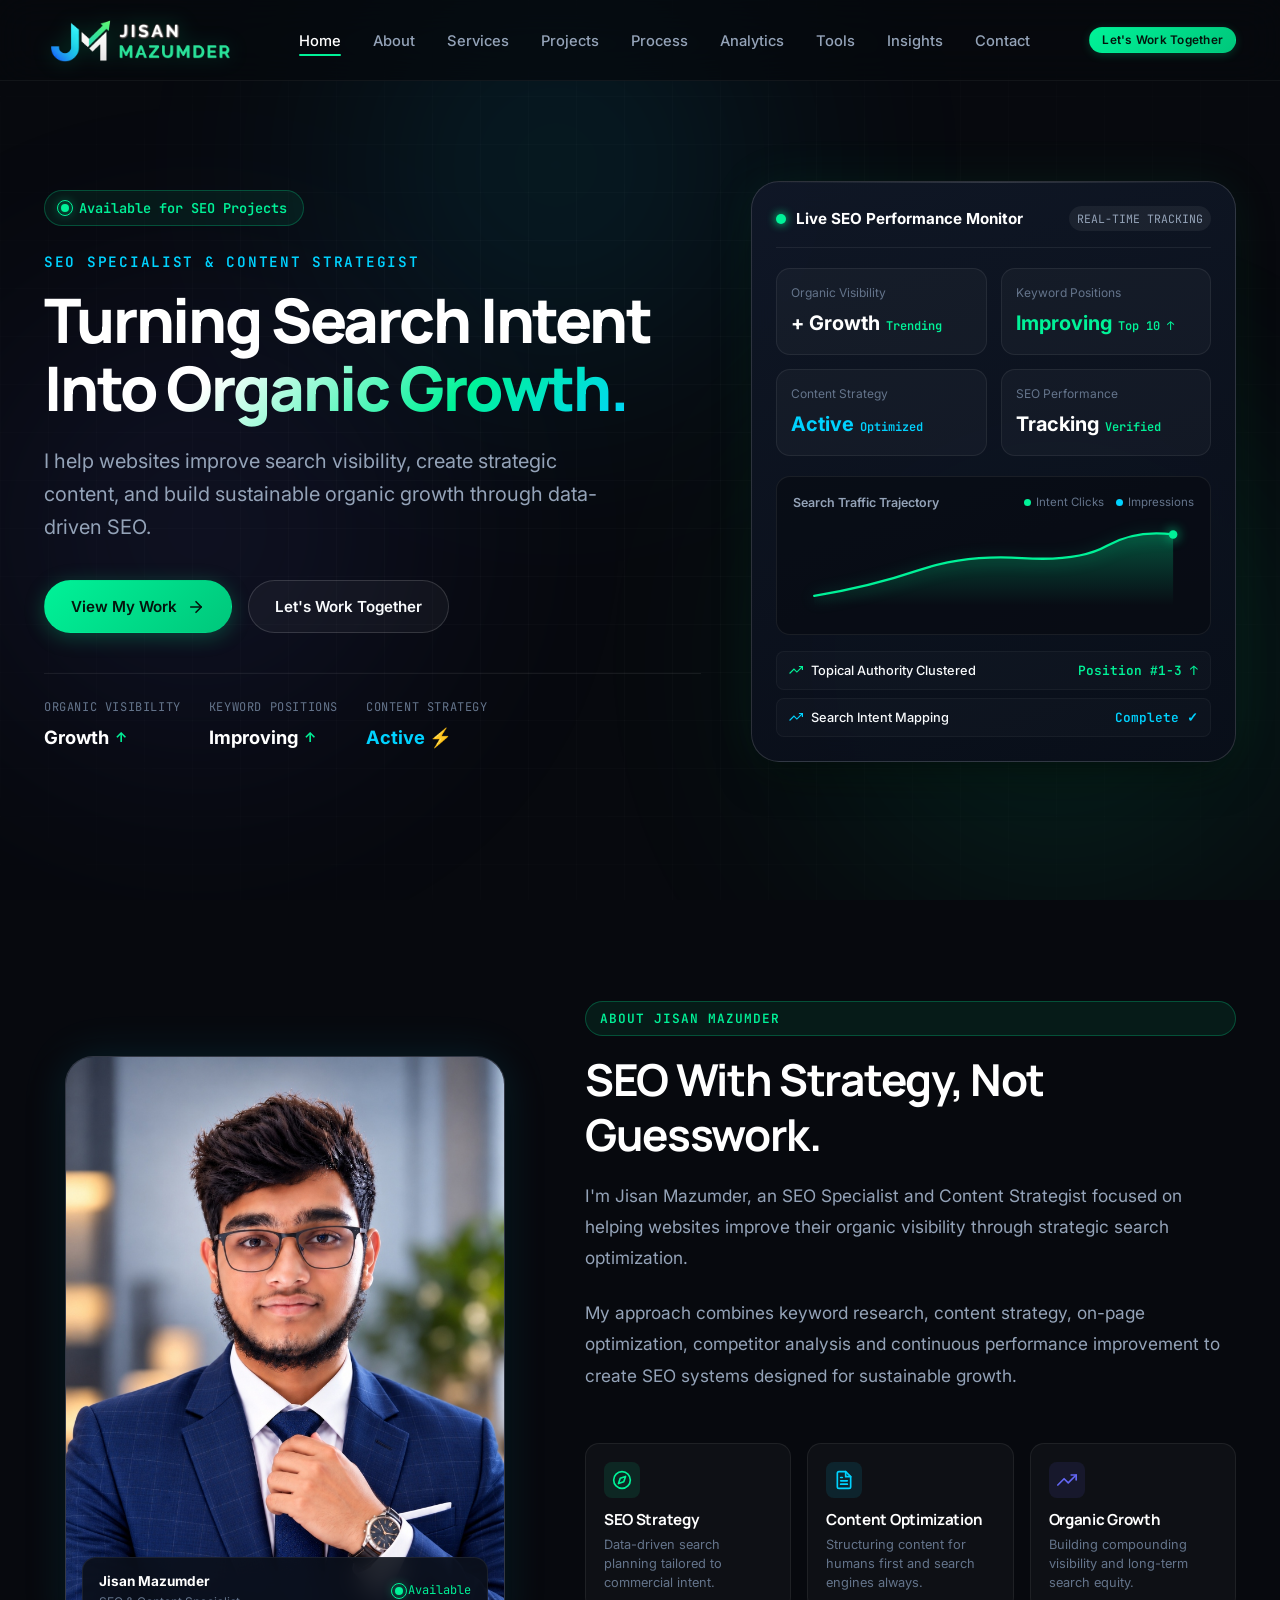
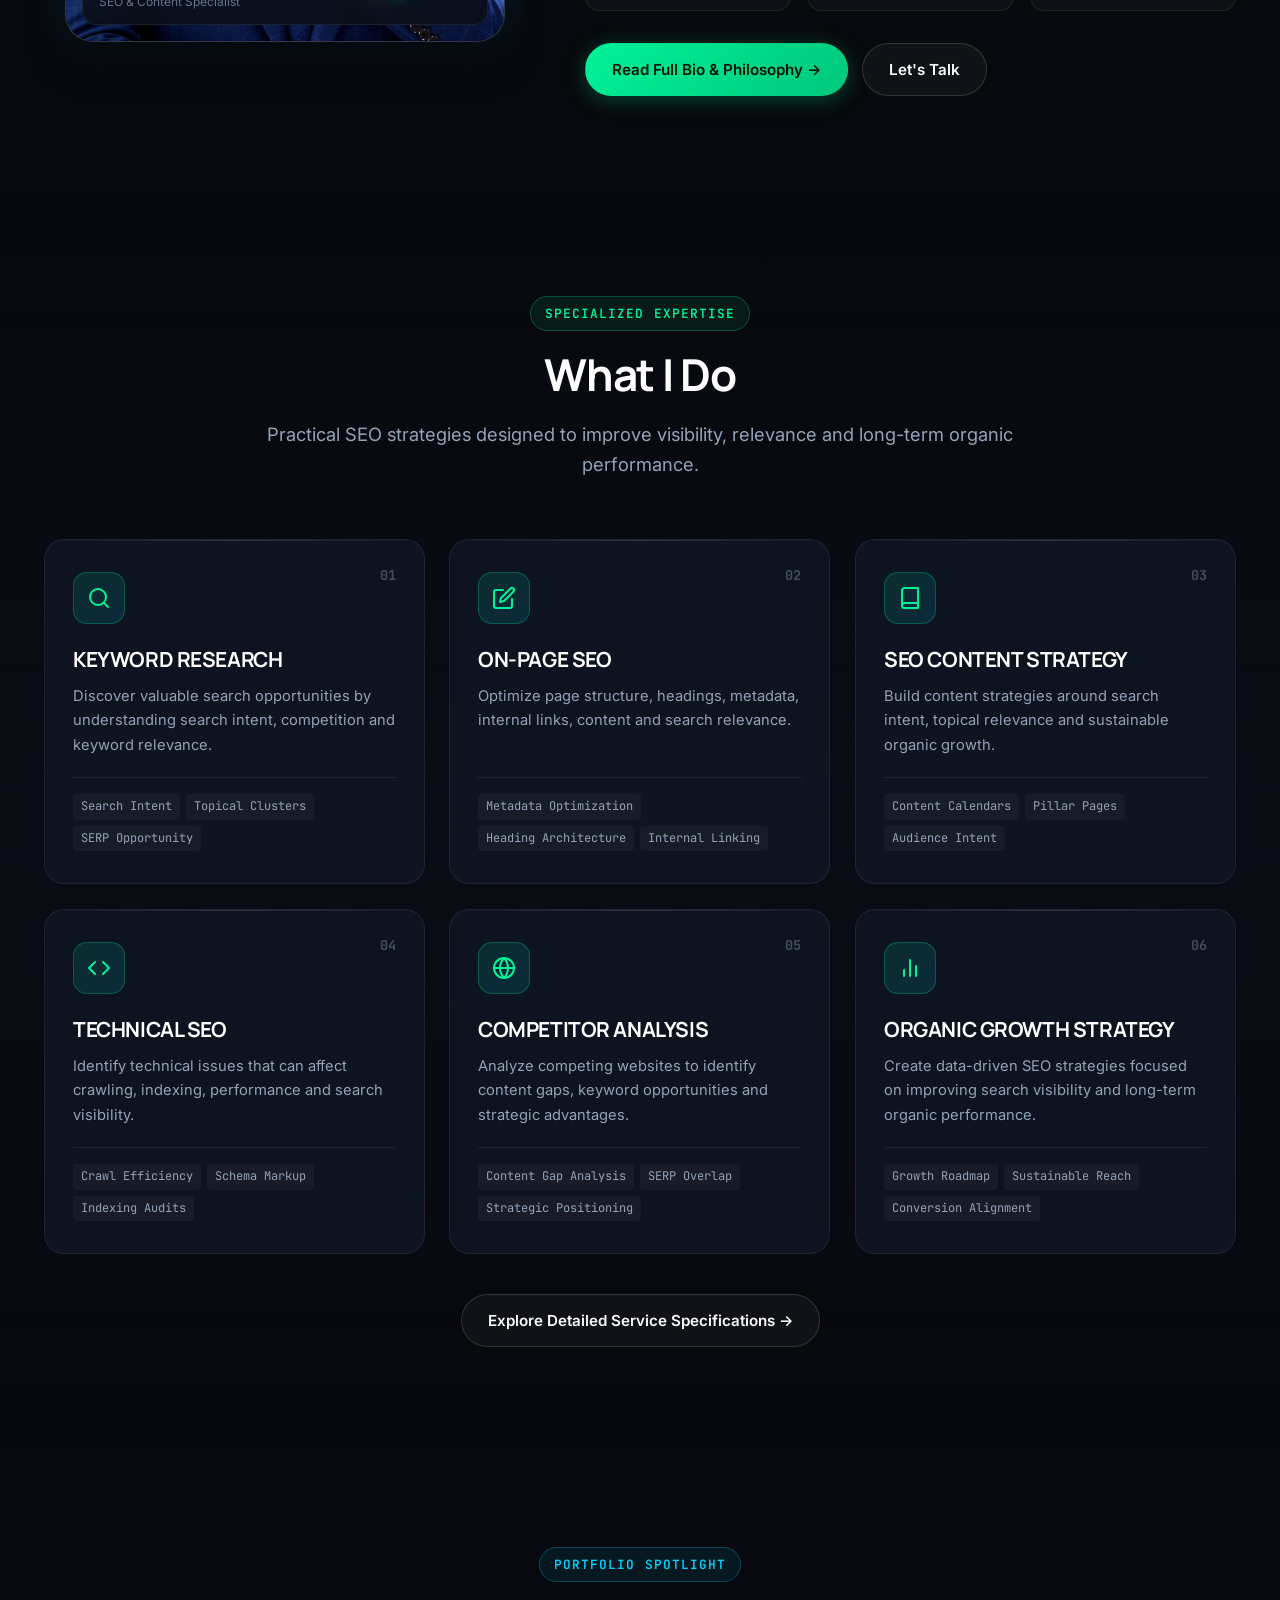
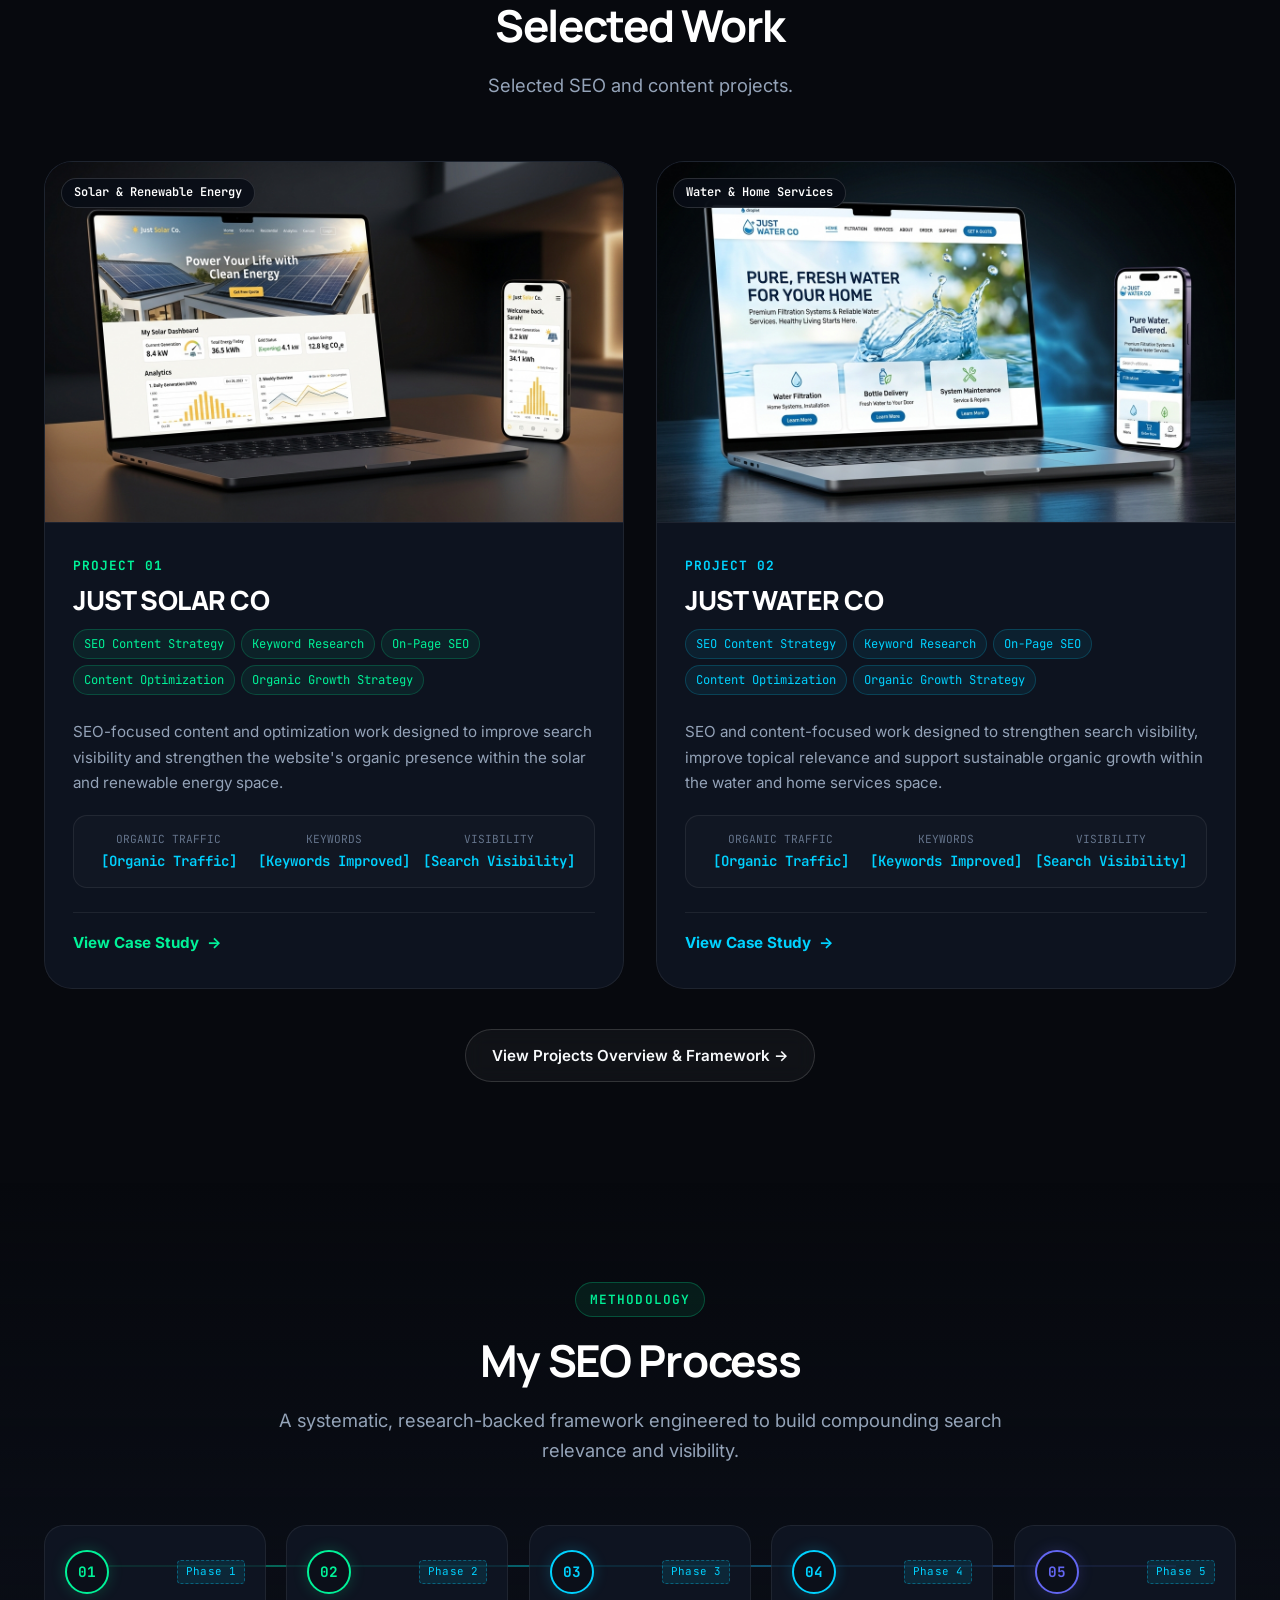
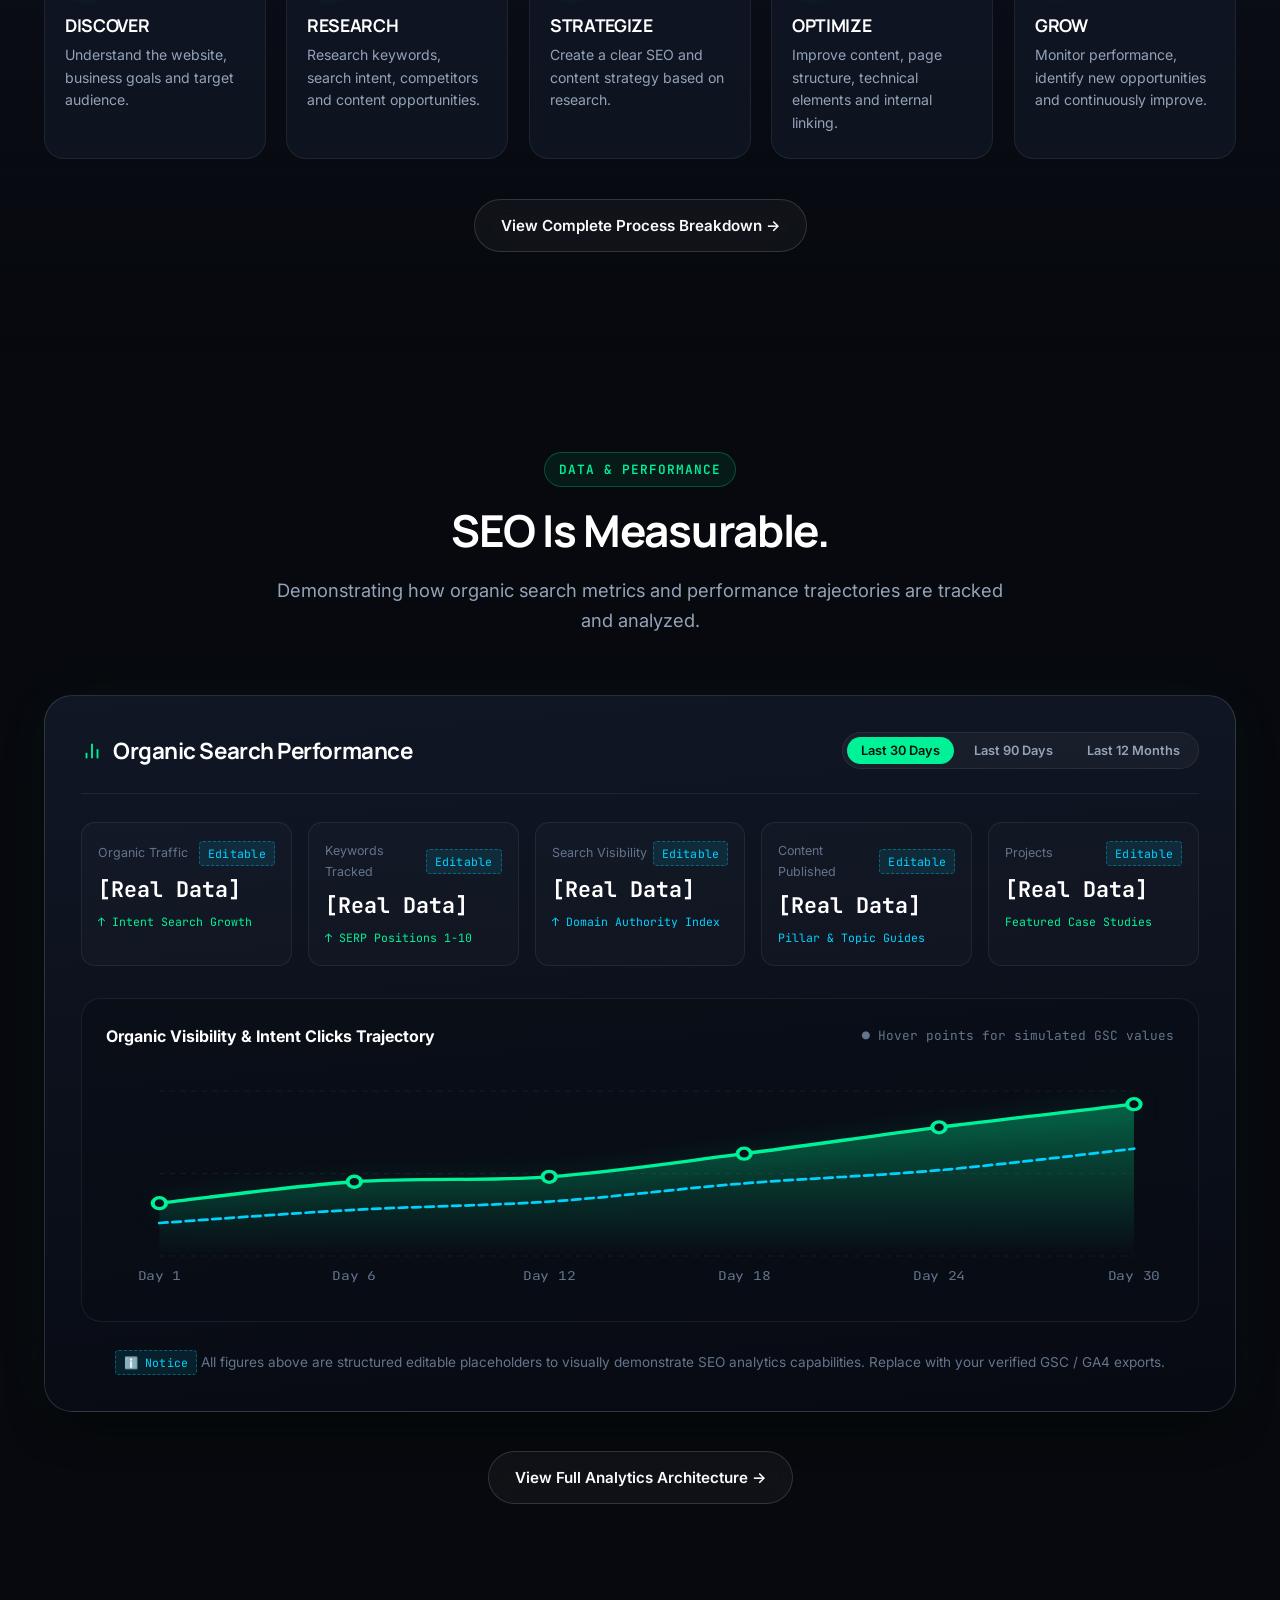
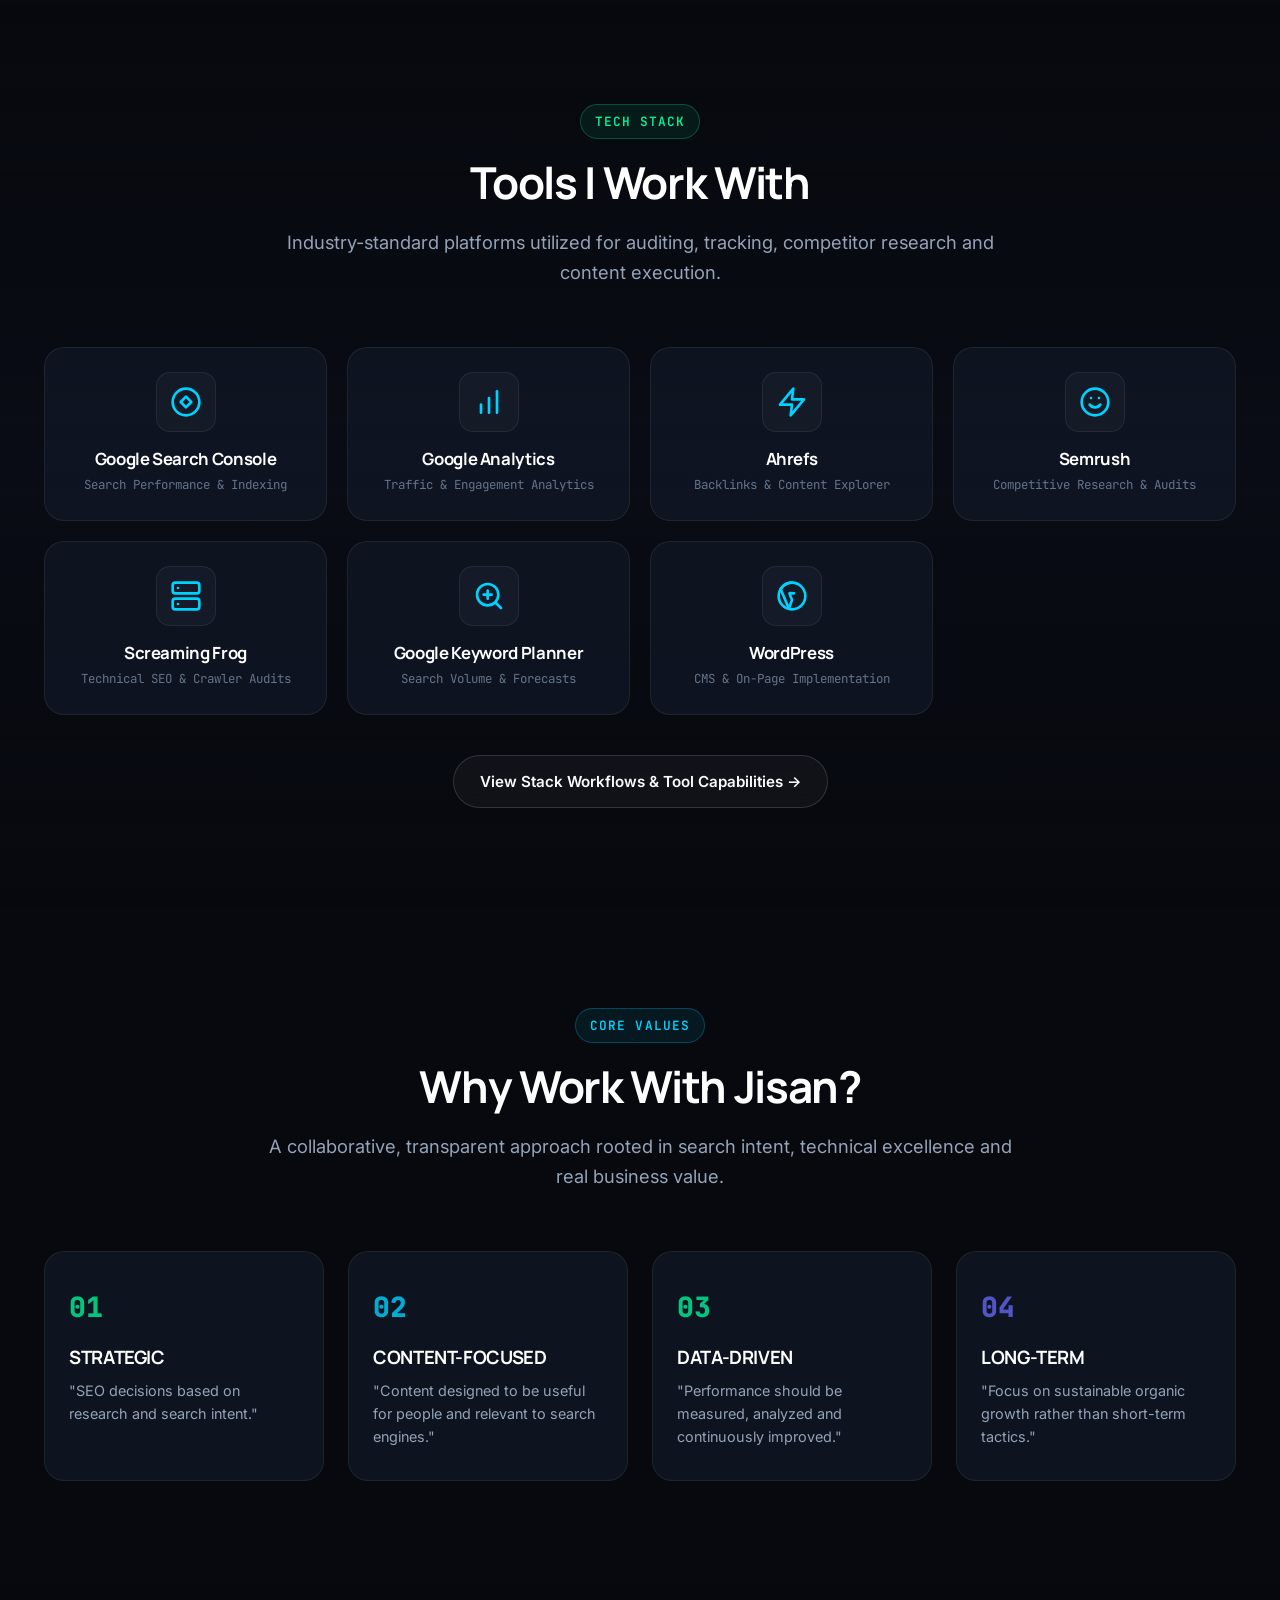
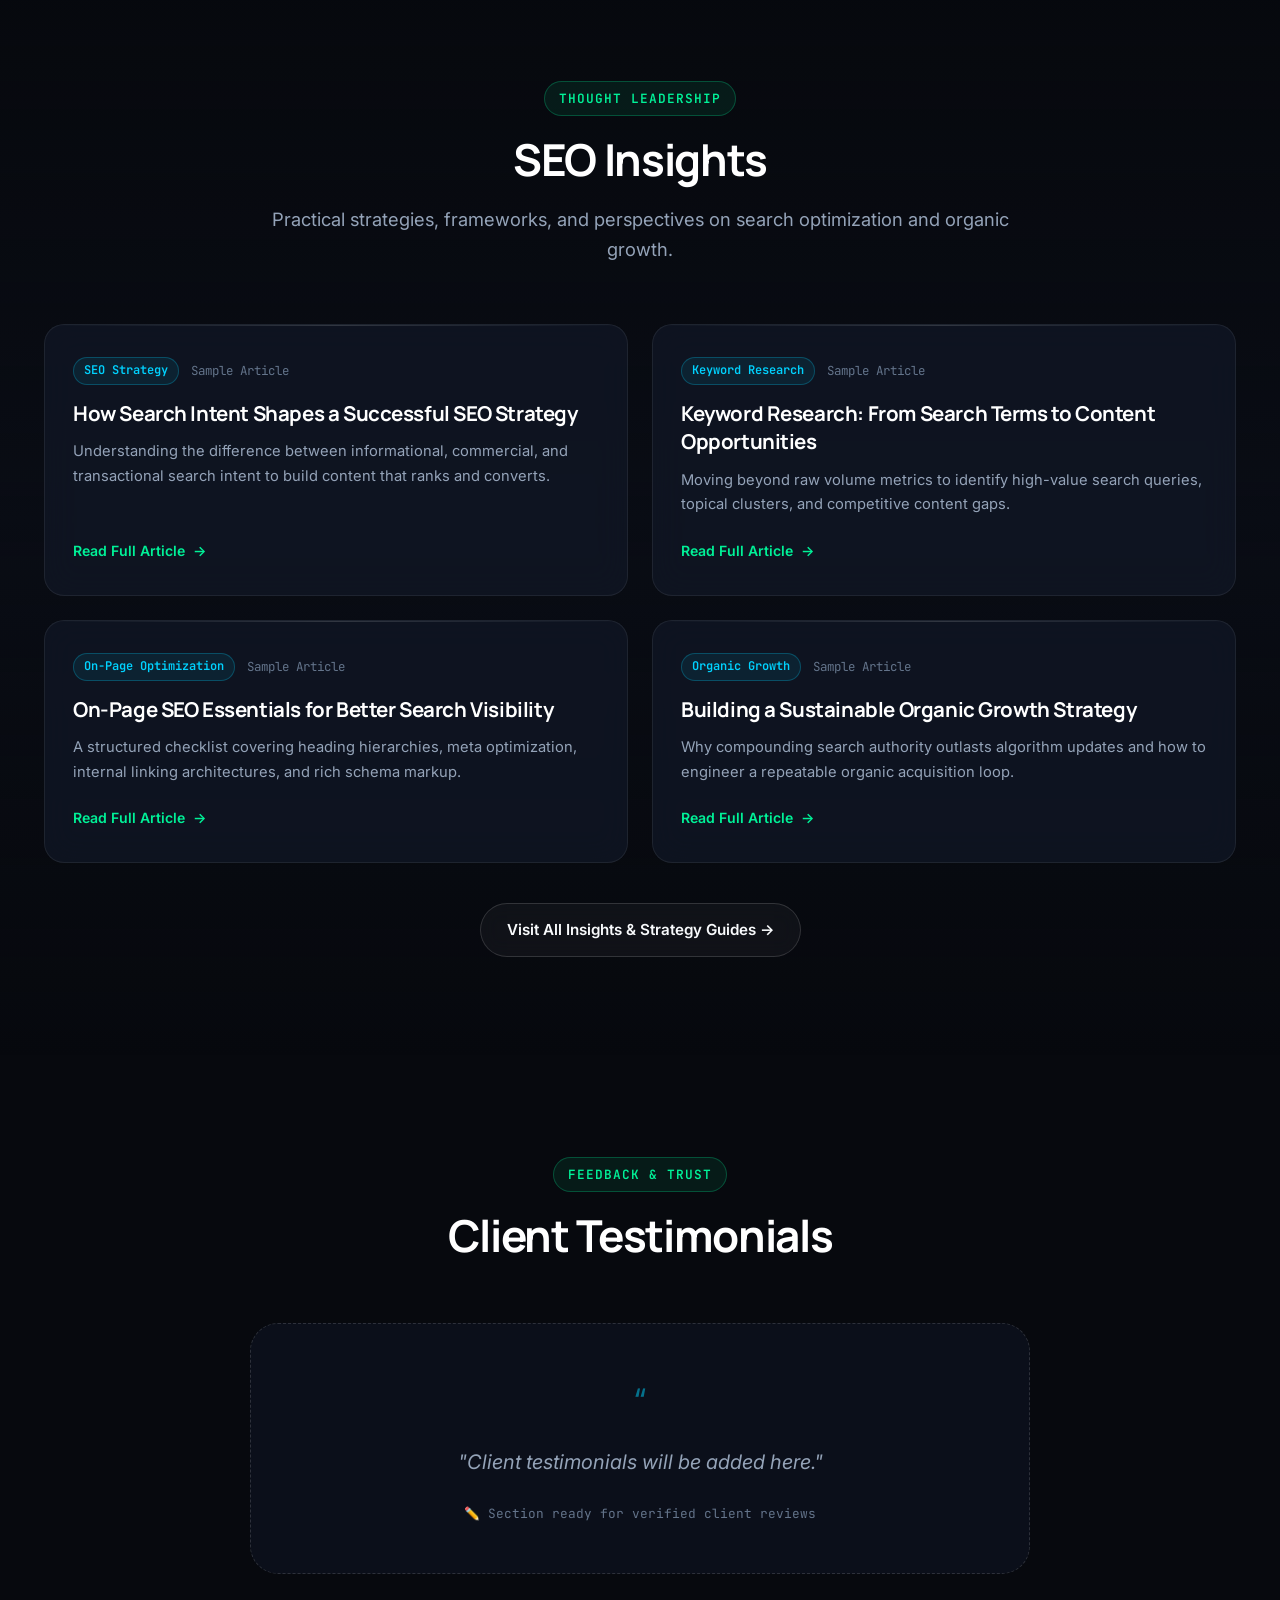
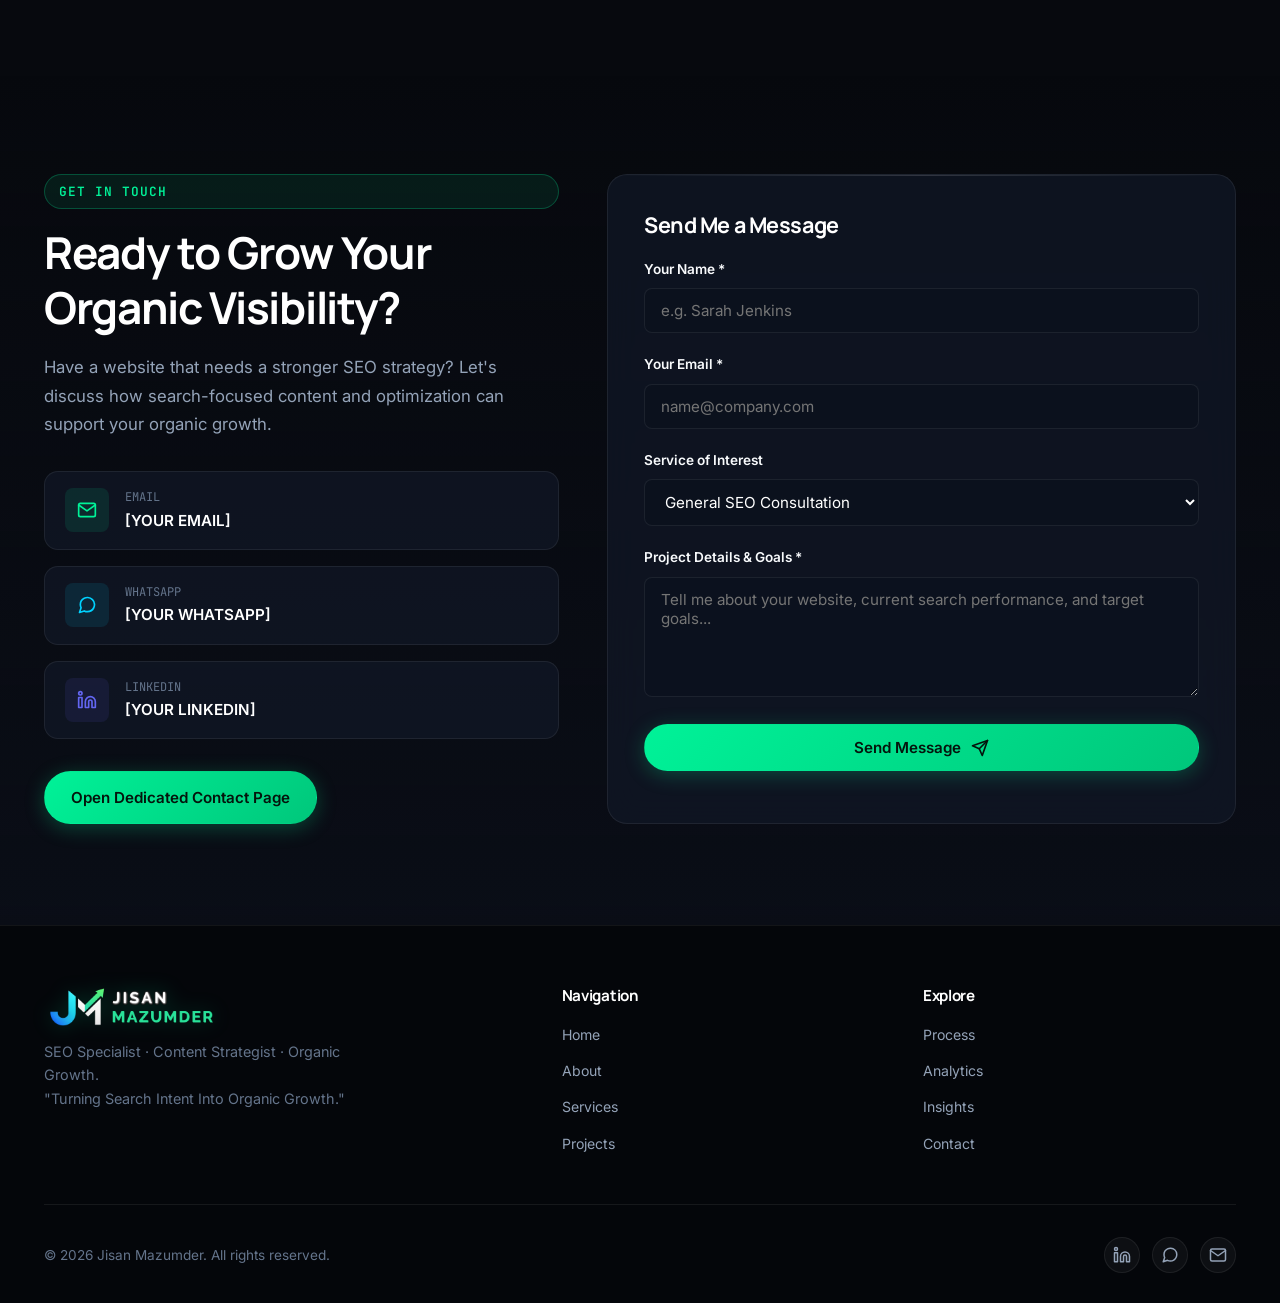
==== index.html @ 7db555c7 "Initial commit: Portfolio website with modern SEO optimization and about page update" ====
﻿<!DOCTYPE html>
<html lang="en">
<head>
  <meta charset="UTF-8">
  <meta name="viewport" content="width=device-width, initial-scale=1.0">
  <meta http-equiv="X-UA-Compatible" content="ie=edge">
  
  <!-- Primary SEO Meta Tags -->
  <title>Jisan Mazumder | SEO Specialist &amp; Content Strategist</title>
  <meta name="title" content="Jisan Mazumder | SEO Specialist &amp; Content Strategist">
  <meta name="description" content="Jisan Mazumder is an SEO Specialist and Content Strategist focused on search visibility, SEO content strategy, on-page optimization and sustainable organic growth.">
  <meta name="keywords" content="Jisan Mazumder, SEO Specialist, Content Strategist, Organic Growth, Technical SEO, On-Page SEO, Keyword Research, Search Visibility">
  <meta name="author" content="Jisan Mazumder">
  <meta name="robots" content="index, follow">
  <link rel="canonical" href="https://jisanmazumder.com/">

  <!-- Open Graph / Facebook -->
  <meta property="og:type" content="website">
  <meta property="og:url" content="https://jisanmazumder.com/">
  <meta property="og:title" content="Jisan Mazumder | SEO Specialist &amp; Content Strategist">
  <meta property="og:description" content="Turning search intent into sustainable organic growth. Strategic SEO, data-driven content, and technical optimization.">
  <meta property="og:image" content="assets/jisan-avatar.jpg">

  <!-- Twitter / X -->
  <meta property="twitter:card" content="summary_large_image">
  <meta property="twitter:url" content="https://jisanmazumder.com/">
  <meta property="twitter:title" content="Jisan Mazumder | SEO Specialist &amp; Content Strategist">
  <meta property="twitter:description" content="Turning search intent into sustainable organic growth. Strategic SEO, data-driven content, and technical optimization.">
  <meta property="twitter:image" content="assets/jisan-avatar.jpg">

  <!-- Theme & Favicon -->
  <meta name="theme-color" content="#07090e">
  <link rel="preconnect" href="https://fonts.googleapis.com">
  <link rel="preconnect" href="https://fonts.gstatic.com" crossorigin>
    <link rel="icon" type="image/png" href="assets/favicon.png">
  <link rel="icon" type="image/png" sizes="32x32" href="assets/favicon-32x32.png">
  <link rel="apple-touch-icon" href="assets/favicon.png">
  <link rel="shortcut icon" href="favicon.ico">
  <link rel="stylesheet" href="css/style.css">

  <!-- JSON-LD Structured Data Schema -->
  <script type="application/ld+json">
  {
    "@context": "https://schema.org",
    "@graph": [
      {
        "@type": "Person",
        "@id": "https://jisanmazumder.com/#person",
        "name": "Jisan Mazumder",
        "jobTitle": "SEO Specialist & Content Strategist",
        "description": "Jisan Mazumder is an SEO Specialist and Content Strategist focused on helping websites improve search visibility, create strategic content, and build sustainable organic growth.",
        "url": "https://jisanmazumder.com/",
        "sameAs": [
          "https://www.linkedin.com/in/jisanmazumder"
        ],
        "knowsAbout": [
          "Search Engine Optimization",
          "Keyword Research",
          "On-Page SEO",
          "Technical SEO",
          "Content Strategy",
          "Organic Growth Strategy",
          "Competitor Analysis"
        ]
      },
      {
        "@type": "WebSite",
        "@id": "https://jisanmazumder.com/#website",
        "url": "https://jisanmazumder.com/",
        "name": "Jisan Mazumder - SEO Portfolio",
        "publisher": {
          "@id": "https://jisanmazumder.com/#person"
        }
      }
    ]
  }
  </script>
</head>
<body>

  <!-- Ambient Glow Background -->
  <div class="bg-ambient" aria-hidden="true">
    <div class="bg-ambient-orb bg-ambient-orb-1"></div>
    <div class="bg-ambient-orb bg-ambient-orb-2"></div>
    <div class="bg-ambient-orb bg-ambient-orb-3"></div>
    <div class="bg-grid-pattern"></div>
  </div>

  <!-- Sticky Multi-Page Navigation -->
  <header class="site-header" id="navbar">
    <div class="container">
      <nav class="nav-container" aria-label="Main Navigation">
        <a href="index.html" class="brand-logo" aria-label="Jisan Mazumder Home">
          <img src="assets/logo-nav-transparent.png" alt="Jisan Mazumder Logo" class="brand-logo-full">
        </a>

        <ul class="nav-menu" id="navMenu">
          <li><a href="index.html" class="nav-link active">Home</a></li>
          <li><a href="about.html" class="nav-link">About</a></li>
          <li><a href="services.html" class="nav-link">Services</a></li>
          <li><a href="projects.html" class="nav-link">Projects</a></li>
          <li><a href="process.html" class="nav-link">Process</a></li>
          <li><a href="analytics.html" class="nav-link">Analytics</a></li>
          <li><a href="tools.html" class="nav-link">Tools</a></li>
          <li><a href="insights.html" class="nav-link">Insights</a></li>
          <li><a href="contact.html" class="nav-link">Contact</a></li>
        </ul>

        <div class="nav-actions">
          <a href="contact.html" class="btn btn-primary btn-nav">Let's Work Together</a>
          <button class="menu-toggle" id="menuToggle" aria-label="Toggle Navigation Menu" aria-expanded="false" aria-controls="navMenu">
            <span class="hamburger-line"></span>
          </button>
        </div>
      </nav>
    </div>
  </header>

  <main id="mainContent">

    <!-- HERO SECTION -->
    <section class="hero-section">
      <div class="container">
        <div class="hero-grid">
          
          <div class="hero-content reveal-on-scroll">
            <div class="hero-status-pill">
              <span class="status-dot"></span>
              <span class="status-text">Available for SEO Projects</span>
            </div>

            <div class="hero-role-label">SEO SPECIALIST &amp; CONTENT STRATEGIST</div>

            <h1 class="hero-title">
              Turning Search Intent<br>
              <span class="gradient-text">Into Organic Growth.</span>
            </h1>

            <p class="hero-description">
              I help websites improve search visibility, create strategic content, and build sustainable organic growth through data-driven SEO.
            </p>

            <div class="hero-cta-group">
              <a href="projects.html" class="btn btn-primary">
                View My Work
                <svg width="18" height="18" viewBox="0 0 24 24" fill="none" stroke="currentColor" stroke-width="2.2" stroke-linecap="round" stroke-linejoin="round" aria-hidden="true"><line x1="5" y1="12" x2="19" y2="12"></line><polyline points="12 5 19 12 12 19"></polyline></svg>
              </a>
              <a href="contact.html" class="btn btn-secondary">
                Let's Work Together
              </a>
            </div>

            <div class="hero-quick-stats">
              <div class="quick-stat-item">
                <span class="quick-stat-label">Organic Visibility</span>
                <span class="quick-stat-val">Growth <span class="icon-up">↑</span></span>
              </div>
              <div class="quick-stat-item">
                <span class="quick-stat-label">Keyword Positions</span>
                <span class="quick-stat-val">Improving <span class="icon-up">↑</span></span>
              </div>
              <div class="quick-stat-item">
                <span class="quick-stat-label">Content Strategy</span>
                <span class="quick-stat-val" style="color: var(--accent-cyan);">Active ⚡</span>
              </div>
            </div>
          </div>

          <!-- Hero Right: Interactive Dashboard Widget -->
          <div class="hero-dashboard-widget card-glass reveal-on-scroll delay-1" aria-label="SEO Analytics Dashboard Widget">
            <div class="widget-header">
              <div class="widget-title-area">
                <div class="widget-signal-dot"></div>
                <div class="widget-title">Live SEO Performance Monitor</div>
              </div>
              <div class="widget-tag">REAL-TIME TRACKING</div>
            </div>

            <div class="widget-metrics-grid">
              <div class="metric-box">
                <div class="metric-box-title">Organic Visibility</div>
                <div class="metric-box-val">
                  <span>+ Growth</span>
                  <span class="metric-growth-pill">Trending</span>
                </div>
              </div>
              <div class="metric-box">
                <div class="metric-box-title">Keyword Positions</div>
                <div class="metric-box-val">
                  <span style="color: var(--accent-green);">Improving</span>
                  <span class="metric-growth-pill">Top 10 ↑</span>
                </div>
              </div>
              <div class="metric-box">
                <div class="metric-box-title">Content Strategy</div>
                <div class="metric-box-val">
                  <span style="color: var(--accent-cyan);">Active</span>
                  <span class="metric-growth-pill" style="color: var(--accent-cyan);">Optimized</span>
                </div>
              </div>
              <div class="metric-box">
                <div class="metric-box-title">SEO Performance</div>
                <div class="metric-box-val">
                  <span>Tracking</span>
                  <span class="metric-growth-pill">Verified</span>
                </div>
              </div>
            </div>

            <div class="widget-chart-wrapper">
              <div class="widget-chart-header">
                <span class="widget-chart-label">Search Traffic Trajectory</span>
                <div class="widget-chart-legend">
                  <span class="legend-item"><span class="legend-dot green"></span> Intent Clicks</span>
                  <span class="legend-item"><span class="legend-dot cyan"></span> Impressions</span>
                </div>
              </div>
              <svg class="mini-chart-svg" viewBox="0 0 400 90" fill="none" xmlns="http://www.w3.org/2000/svg" aria-hidden="true">
                <defs>
                  <linearGradient id="greenGradient" x1="0" y1="0" x2="0" y2="1">
                    <stop offset="0%" stop-color="#00f298" stop-opacity="0.3"/>
                    <stop offset="100%" stop-color="#00f298" stop-opacity="0.0"/>
                  </linearGradient>
                </defs>
                <path d="M 10 75 Q 70 65, 120 48 T 230 35 T 320 22 T 390 10 L 390 85 L 10 85 Z" class="chart-area-green" />
                <path d="M 10 75 Q 70 65, 120 48 T 230 35 T 320 22 T 390 10" class="chart-line-green" />
                <circle cx="390" cy="10" r="4.5" fill="#00f298" filter="drop-shadow(0 0 6px #00f298)"/>
              </svg>
            </div>

            <div class="widget-keywords-list">
              <div class="kw-row">
                <div class="kw-name">
                  <svg width="14" height="14" viewBox="0 0 24 24" fill="none" stroke="currentColor" stroke-width="2" color="#00f298" aria-hidden="true"><polyline points="23 6 13.5 15.5 8.5 10.5 1 18"></polyline><polyline points="17 6 23 6 23 12"></polyline></svg>
                  <span>Topical Authority Clustered</span>
                </div>
                <span class="kw-rank">Position #1-3 ↑</span>
              </div>
              <div class="kw-row">
                <div class="kw-name">
                  <svg width="14" height="14" viewBox="0 0 24 24" fill="none" stroke="currentColor" stroke-width="2" color="#00d2ff" aria-hidden="true"><polyline points="23 6 13.5 15.5 8.5 10.5 1 18"></polyline><polyline points="17 6 23 6 23 12"></polyline></svg>
                  <span>Search Intent Mapping</span>
                </div>
                <span class="kw-rank" style="color: var(--accent-cyan);">Complete ✓</span>
              </div>
            </div>

          </div>

        </div>
      </div>
    </section>

    <!-- ABOUT SECTION PREVIEW -->
    <section class="section">
      <div class="container">
        <div class="about-grid">
          
          <div class="about-image-wrapper reveal-on-scroll">
            <div class="about-photo-card">
              <img src="assets/jisan-avatar.jpg" alt="Jisan Mazumder - SEO Specialist and Content Strategist" class="about-photo" loading="lazy">
              <div class="about-photo-badge">
                <div>
                  <div class="about-badge-role">Jisan Mazumder</div>
                  <div style="font-size: 0.75rem; color: var(--text-muted);">SEO &amp; Content Specialist</div>
                </div>
                <div class="about-badge-status">
                  <span class="status-dot"></span> Available
                </div>
              </div>
            </div>
          </div>

          <div class="about-content-area reveal-on-scroll delay-1">
            <div class="section-badge">ABOUT JISAN MAZUMDER</div>
            <h2 class="section-title">SEO With Strategy, Not Guesswork.</h2>
            
            <p class="about-copy">
              I'm Jisan Mazumder, an SEO Specialist and Content Strategist focused on helping websites improve their organic visibility through strategic search optimization.
            </p>
            <p class="about-copy">
              My approach combines keyword research, content strategy, on-page optimization, competitor analysis and continuous performance improvement to create SEO systems designed for sustainable growth.
            </p>

            <div class="about-highlights-grid">
              <div class="highlight-card">
                <div class="highlight-icon">
                  <svg width="20" height="20" viewBox="0 0 24 24" fill="none" stroke="currentColor" stroke-width="2" stroke-linecap="round" stroke-linejoin="round" aria-hidden="true"><circle cx="12" cy="12" r="10"></circle><polygon points="16.24 7.76 14.12 14.12 7.76 16.24 9.88 9.88 16.24 7.76"></polygon></svg>
                </div>
                <h3 class="highlight-title">SEO Strategy</h3>
                <p class="highlight-desc">Data-driven search planning tailored to commercial intent.</p>
              </div>

              <div class="highlight-card cyan">
                <div class="highlight-icon">
                  <svg width="20" height="20" viewBox="0 0 24 24" fill="none" stroke="currentColor" stroke-width="2" stroke-linecap="round" stroke-linejoin="round" aria-hidden="true"><path d="M14 2H6a2 2 0 0 0-2 2v16a2 2 0 0 0 2 2h12a2 2 0 0 0 2-2V8z"></path><polyline points="14 2 14 8 20 8"></polyline><line x1="16" y1="13" x2="8" y2="13"></line><line x1="16" y1="17" x2="8" y2="17"></line><polyline points="10 9 9 9 8 9"></polyline></svg>
                </div>
                <h3 class="highlight-title">Content Optimization</h3>
                <p class="highlight-desc">Structuring content for humans first and search engines always.</p>
              </div>

              <div class="highlight-card indigo">
                <div class="highlight-icon">
                  <svg width="20" height="20" viewBox="0 0 24 24" fill="none" stroke="currentColor" stroke-width="2" stroke-linecap="round" stroke-linejoin="round" aria-hidden="true"><polyline points="23 6 13.5 15.5 8.5 10.5 1 18"></polyline><polyline points="17 6 23 6 23 12"></polyline></svg>
                </div>
                <h3 class="highlight-title">Organic Growth</h3>
                <p class="highlight-desc">Building compounding visibility and long-term search equity.</p>
              </div>
            </div>

            <div style="display: flex; gap: 14px; flex-wrap: wrap;">
              <a href="about.html" class="btn btn-primary">
                Read Full Bio &amp; Philosophy →
              </a>
              <a href="contact.html" class="btn btn-secondary">
                Let's Talk
              </a>
            </div>

          </div>

        </div>
      </div>
    </section>

    <!-- SERVICES SECTION PREVIEW -->
    <section class="section" style="background: linear-gradient(180deg, rgba(7, 9, 14, 0), rgba(11, 15, 25, 0.6) 50%, rgba(7, 9, 14, 0));">
      <div class="container">
        
        <div class="section-header reveal-on-scroll">
          <div class="section-badge">SPECIALIZED EXPERTISE</div>
          <h2 class="section-title">What I Do</h2>
          <p class="section-subtitle">
            Practical SEO strategies designed to improve visibility, relevance and long-term organic performance.
          </p>
        </div>

        <div class="services-grid">
          
          <div class="card-glass service-card reveal-on-scroll">
            <span class="service-num">01</span>
            <div>
              <div class="service-icon-box">
                <svg width="24" height="24" viewBox="0 0 24 24" fill="none" stroke="currentColor" stroke-width="2" stroke-linecap="round" stroke-linejoin="round" aria-hidden="true"><circle cx="11" cy="11" r="8"></circle><line x1="21" y1="21" x2="16.65" y2="16.65"></line></svg>
              </div>
              <h3 class="service-title">KEYWORD RESEARCH</h3>
              <p class="service-desc">
                Discover valuable search opportunities by understanding search intent, competition and keyword relevance.
              </p>
            </div>
            <div class="service-deliverables">
              <span class="deliv-tag">Search Intent</span>
              <span class="deliv-tag">Topical Clusters</span>
              <span class="deliv-tag">SERP Opportunity</span>
            </div>
          </div>

          <div class="card-glass service-card reveal-on-scroll delay-1">
            <span class="service-num">02</span>
            <div>
              <div class="service-icon-box">
                <svg width="24" height="24" viewBox="0 0 24 24" fill="none" stroke="currentColor" stroke-width="2" stroke-linecap="round" stroke-linejoin="round" aria-hidden="true"><path d="M11 4H4a2 2 0 0 0-2 2v14a2 2 0 0 0 2 2h14a2 2 0 0 0 2-2v-7"></path><path d="M18.5 2.5a2.121 2.121 0 0 1 3 3L12 15l-4 1 1-4 9.5-9.5z"></path></svg>
              </div>
              <h3 class="service-title">ON-PAGE SEO</h3>
              <p class="service-desc">
                Optimize page structure, headings, metadata, internal links, content and search relevance.
              </p>
            </div>
            <div class="service-deliverables">
              <span class="deliv-tag">Metadata Optimization</span>
              <span class="deliv-tag">Heading Architecture</span>
              <span class="deliv-tag">Internal Linking</span>
            </div>
          </div>

          <div class="card-glass service-card reveal-on-scroll delay-2">
            <span class="service-num">03</span>
            <div>
              <div class="service-icon-box">
                <svg width="24" height="24" viewBox="0 0 24 24" fill="none" stroke="currentColor" stroke-width="2" stroke-linecap="round" stroke-linejoin="round" aria-hidden="true"><path d="M4 19.5A2.5 2.5 0 0 1 6.5 17H20"></path><path d="M6.5 2H20v20H6.5A2.5 2.5 0 0 1 4 19.5v-15A2.5 2.5 0 0 1 6.5 2z"></path></svg>
              </div>
              <h3 class="service-title">SEO CONTENT STRATEGY</h3>
              <p class="service-desc">
                Build content strategies around search intent, topical relevance and sustainable organic growth.
              </p>
            </div>
            <div class="service-deliverables">
              <span class="deliv-tag">Content Calendars</span>
              <span class="deliv-tag">Pillar Pages</span>
              <span class="deliv-tag">Audience Intent</span>
            </div>
          </div>

          <div class="card-glass service-card reveal-on-scroll">
            <span class="service-num">04</span>
            <div>
              <div class="service-icon-box">
                <svg width="24" height="24" viewBox="0 0 24 24" fill="none" stroke="currentColor" stroke-width="2" stroke-linecap="round" stroke-linejoin="round" aria-hidden="true"><polyline points="16 18 22 12 16 6"></polyline><polyline points="8 6 2 12 8 18"></polyline></svg>
              </div>
              <h3 class="service-title">TECHNICAL SEO</h3>
              <p class="service-desc">
                Identify technical issues that can affect crawling, indexing, performance and search visibility.
              </p>
            </div>
            <div class="service-deliverables">
              <span class="deliv-tag">Crawl Efficiency</span>
              <span class="deliv-tag">Schema Markup</span>
              <span class="deliv-tag">Indexing Audits</span>
            </div>
          </div>

          <div class="card-glass service-card reveal-on-scroll delay-1">
            <span class="service-num">05</span>
            <div>
              <div class="service-icon-box">
                <svg width="24" height="24" viewBox="0 0 24 24" fill="none" stroke="currentColor" stroke-width="2" stroke-linecap="round" stroke-linejoin="round" aria-hidden="true"><circle cx="12" cy="12" r="10"></circle><line x1="2" y1="12" x2="22" y2="12"></line><path d="M12 2a15.3 15.3 0 0 1 4 10 15.3 15.3 0 0 1-4 10 15.3 15.3 0 0 1-4-10 15.3 15.3 0 0 1 4-10z"></path></svg>
              </div>
              <h3 class="service-title">COMPETITOR ANALYSIS</h3>
              <p class="service-desc">
                Analyze competing websites to identify content gaps, keyword opportunities and strategic advantages.
              </p>
            </div>
            <div class="service-deliverables">
              <span class="deliv-tag">Content Gap Analysis</span>
              <span class="deliv-tag">SERP Overlap</span>
              <span class="deliv-tag">Strategic Positioning</span>
            </div>
          </div>

          <div class="card-glass service-card reveal-on-scroll delay-2">
            <span class="service-num">06</span>
            <div>
              <div class="service-icon-box">
                <svg width="24" height="24" viewBox="0 0 24 24" fill="none" stroke="currentColor" stroke-width="2" stroke-linecap="round" stroke-linejoin="round" aria-hidden="true"><path d="M18 20V10"></path><path d="M12 20V4"></path><path d="M6 20v-6"></path></svg>
              </div>
              <h3 class="service-title">ORGANIC GROWTH STRATEGY</h3>
              <p class="service-desc">
                Create data-driven SEO strategies focused on improving search visibility and long-term organic performance.
              </p>
            </div>
            <div class="service-deliverables">
              <span class="deliv-tag">Growth Roadmap</span>
              <span class="deliv-tag">Sustainable Reach</span>
              <span class="deliv-tag">Conversion Alignment</span>
            </div>
          </div>

        </div>

        <div style="text-align: center; margin-top: 40px;">
          <a href="services.html" class="btn btn-secondary">
            Explore Detailed Service Specifications →
          </a>
        </div>

      </div>
    </section>

    <!-- FEATURED PROJECTS SECTION (JUST SOLAR CO & JUST WATER CO ONLY) -->
    <section class="section">
      <div class="container">
        
        <div class="section-header reveal-on-scroll">
          <div class="section-badge cyan">PORTFOLIO SPOTLIGHT</div>
          <h2 class="section-title">Selected Work</h2>
          <p class="section-subtitle">
            Selected SEO and content projects.
          </p>
        </div>

        <div class="projects-grid">
          
          <!-- PROJECT 01: JUST SOLAR CO -->
          <article class="card-glass project-card reveal-on-scroll">
            <div class="project-media-wrapper">
              <img src="assets/just-solar.jpg" alt="Just Solar Co SEO and Content Case Study" class="project-image" loading="lazy">
              <div class="project-badge-overlay">
                <span class="project-industry-pill">Solar &amp; Renewable Energy</span>
              </div>
            </div>

            <div class="project-body">
              <div class="project-num">PROJECT 01</div>
              <h3 class="project-title">JUST SOLAR CO</h3>
              
              <div class="project-services-list">
                <span class="project-service-tag">SEO Content Strategy</span>
                <span class="project-service-tag">Keyword Research</span>
                <span class="project-service-tag">On-Page SEO</span>
                <span class="project-service-tag">Content Optimization</span>
                <span class="project-service-tag">Organic Growth Strategy</span>
              </div>

              <p class="project-desc">
                SEO-focused content and optimization work designed to improve search visibility and strengthen the website's organic presence within the solar and renewable energy space.
              </p>

              <div class="project-metrics-preview">
                <div class="p-metric-item">
                  <span class="p-metric-label">Organic Traffic</span>
                  <span class="p-metric-value">[Organic Traffic]</span>
                </div>
                <div class="p-metric-item">
                  <span class="p-metric-label">Keywords</span>
                  <span class="p-metric-value">[Keywords Improved]</span>
                </div>
                <div class="p-metric-item">
                  <span class="p-metric-label">Visibility</span>
                  <span class="p-metric-value">[Search Visibility]</span>
                </div>
              </div>

              <div class="project-actions">
                <a href="project-just-solar.html" class="btn-view-study">
                  <span>View Case Study</span>
                  <span aria-hidden="true">→</span>
                </a>
              </div>
            </div>
          </article>

          <!-- PROJECT 02: JUST WATER CO -->
          <article class="card-glass project-card water reveal-on-scroll delay-1">
            <div class="project-media-wrapper">
              <img src="assets/just-water.jpg" alt="Just Water Co SEO and Content Case Study" class="project-image" loading="lazy">
              <div class="project-badge-overlay">
                <span class="project-industry-pill">Water &amp; Home Services</span>
              </div>
            </div>

            <div class="project-body">
              <div class="project-num" style="color: var(--accent-cyan);">PROJECT 02</div>
              <h3 class="project-title">JUST WATER CO</h3>
              
              <div class="project-services-list">
                <span class="project-service-tag">SEO Content Strategy</span>
                <span class="project-service-tag">Keyword Research</span>
                <span class="project-service-tag">On-Page SEO</span>
                <span class="project-service-tag">Content Optimization</span>
                <span class="project-service-tag">Organic Growth Strategy</span>
              </div>

              <p class="project-desc">
                SEO and content-focused work designed to strengthen search visibility, improve topical relevance and support sustainable organic growth within the water and home services space.
              </p>

              <div class="project-metrics-preview">
                <div class="p-metric-item">
                  <span class="p-metric-label">Organic Traffic</span>
                  <span class="p-metric-value">[Organic Traffic]</span>
                </div>
                <div class="p-metric-item">
                  <span class="p-metric-label">Keywords</span>
                  <span class="p-metric-value">[Keywords Improved]</span>
                </div>
                <div class="p-metric-item">
                  <span class="p-metric-label">Visibility</span>
                  <span class="p-metric-value">[Search Visibility]</span>
                </div>
              </div>

              <div class="project-actions">
                <a href="project-just-water.html" class="btn-view-study">
                  <span>View Case Study</span>
                  <span aria-hidden="true">→</span>
                </a>
              </div>
            </div>
          </article>

        </div>

        <div style="text-align: center; margin-top: 40px;">
          <a href="projects.html" class="btn btn-secondary">
            View Projects Overview &amp; Framework →
          </a>
        </div>

      </div>
    </section>

    <!-- SEO PROCESS SECTION -->
    <section class="section" style="background: linear-gradient(180deg, rgba(7, 9, 14, 0), rgba(11, 15, 25, 0.7) 50%, rgba(7, 9, 14, 0));">
      <div class="container">
        
        <div class="section-header reveal-on-scroll">
          <div class="section-badge">METHODOLOGY</div>
          <h2 class="section-title">My SEO Process</h2>
          <p class="section-subtitle">
            A systematic, research-backed framework engineered to build compounding search relevance and visibility.
          </p>
        </div>

        <div class="process-timeline">
          
          <div class="process-step-card reveal-on-scroll">
            <div class="step-node-header">
              <div class="step-circle">01</div>
              <span class="badge-editable" style="font-size: 0.68rem;">Phase 1</span>
            </div>
            <h3 class="step-title">DISCOVER</h3>
            <p class="step-desc">
              Understand the website, business goals and target audience.
            </p>
          </div>

          <div class="process-step-card reveal-on-scroll delay-1">
            <div class="step-node-header">
              <div class="step-circle">02</div>
              <span class="badge-editable" style="font-size: 0.68rem;">Phase 2</span>
            </div>
            <h3 class="step-title">RESEARCH</h3>
            <p class="step-desc">
              Research keywords, search intent, competitors and content opportunities.
            </p>
          </div>

          <div class="process-step-card reveal-on-scroll delay-2">
            <div class="step-node-header">
              <div class="step-circle cyan">03</div>
              <span class="badge-editable" style="font-size: 0.68rem;">Phase 3</span>
            </div>
            <h3 class="step-title">STRATEGIZE</h3>
            <p class="step-desc">
              Create a clear SEO and content strategy based on research.
            </p>
          </div>

          <div class="process-step-card reveal-on-scroll delay-3">
            <div class="step-node-header">
              <div class="step-circle cyan">04</div>
              <span class="badge-editable" style="font-size: 0.68rem;">Phase 4</span>
            </div>
            <h3 class="step-title">OPTIMIZE</h3>
            <p class="step-desc">
              Improve content, page structure, technical elements and internal linking.
            </p>
          </div>

          <div class="process-step-card reveal-on-scroll delay-4">
            <div class="step-node-header">
              <div class="step-circle indigo">05</div>
              <span class="badge-editable" style="font-size: 0.68rem;">Phase 5</span>
            </div>
            <h3 class="step-title">GROW</h3>
            <p class="step-desc">
              Monitor performance, identify new opportunities and continuously improve.
            </p>
          </div>

        </div>

        <div style="text-align: center; margin-top: 40px;">
          <a href="process.html" class="btn btn-secondary">
            View Complete Process Breakdown →
          </a>
        </div>

      </div>
    </section>

    <!-- SEO DASHBOARD SECTION ("SEO Is Measurable.") -->
    <section class="section">
      <div class="container">
        
        <div class="section-header reveal-on-scroll">
          <div class="section-badge">DATA &amp; PERFORMANCE</div>
          <h2 class="section-title">SEO Is Measurable.</h2>
          <p class="section-subtitle">
            Demonstrating how organic search metrics and performance trajectories are tracked and analyzed.
          </p>
        </div>

        <div class="dashboard-display-card reveal-on-scroll">
          
          <div class="dash-topbar">
            <div class="dash-title-group">
              <h3>
                <svg width="22" height="22" viewBox="0 0 24 24" fill="none" stroke="currentColor" stroke-width="2" color="#00f298" aria-hidden="true"><line x1="18" y1="20" x2="18" y2="10"></line><line x1="12" y1="20" x2="12" y2="4"></line><line x1="6" y1="20" x2="6" y2="14"></line></svg>
                Organic Search Performance
              </h3>
            </div>

            <div class="dash-time-filter" role="tablist" aria-label="Timeframe selection">
              <button type="button" class="filter-btn active" data-range="30d">Last 30 Days</button>
              <button type="button" class="filter-btn" data-range="90d">Last 90 Days</button>
              <button type="button" class="filter-btn" data-range="12m">Last 12 Months</button>
            </div>
          </div>

          <div class="dash-metrics-5grid">
            
            <div class="dash-metric-card">
              <div class="d-metric-label">
                <span>Organic Traffic</span>
                <span class="badge-editable">Editable</span>
              </div>
              <div class="d-metric-value">[Real Data]</div>
              <div class="d-metric-sub">↑ Intent Search Growth</div>
            </div>

            <div class="dash-metric-card">
              <div class="d-metric-label">
                <span>Keywords Tracked</span>
                <span class="badge-editable">Editable</span>
              </div>
              <div class="d-metric-value">[Real Data]</div>
              <div class="d-metric-sub">↑ SERP Positions 1-10</div>
            </div>

            <div class="dash-metric-card">
              <div class="d-metric-label">
                <span>Search Visibility</span>
                <span class="badge-editable">Editable</span>
              </div>
              <div class="d-metric-value">[Real Data]</div>
              <div class="d-metric-sub" style="color: var(--accent-cyan);">↑ Domain Authority Index</div>
            </div>

            <div class="dash-metric-card">
              <div class="d-metric-label">
                <span>Content Published</span>
                <span class="badge-editable">Editable</span>
              </div>
              <div class="d-metric-value">[Real Data]</div>
              <div class="d-metric-sub" style="color: var(--accent-cyan);">Pillar &amp; Topic Guides</div>
            </div>

            <div class="dash-metric-card">
              <div class="d-metric-label">
                <span>Projects</span>
                <span class="badge-editable">Editable</span>
              </div>
              <div class="d-metric-value">[Real Data]</div>
              <div class="d-metric-sub">Featured Case Studies</div>
            </div>

          </div>

          <div class="dash-chart-container">
            <div class="chart-header-row">
              <div class="chart-title-text">Organic Visibility &amp; Intent Clicks Trajectory</div>
              <div style="font-size: 0.8rem; color: var(--text-muted); font-family: var(--font-mono);">
                ● Hover points for simulated GSC values
              </div>
            </div>

            <div style="position: relative;">
              <svg id="mainAnalyticsChart" class="chart-svg-main" viewBox="0 0 800 200" preserveAspectRatio="none" aria-label="Interactive SEO Analytics Chart"></svg>
              <div id="chartTooltip" class="chart-tooltip"></div>
            </div>
          </div>

          <div class="dash-footer-note">
            <span class="badge-editable">ℹ️ Notice</span>
            All figures above are structured editable placeholders to visually demonstrate SEO analytics capabilities. Replace with your verified GSC / GA4 exports.
          </div>

        </div>

        <div style="text-align: center; margin-top: 40px;">
          <a href="analytics.html" class="btn btn-secondary">
            View Full Analytics Architecture →
          </a>
        </div>

      </div>
    </section>

    <!-- TOOLS SECTION -->
    <section class="section" style="background: linear-gradient(180deg, rgba(7, 9, 14, 0), rgba(11, 15, 25, 0.6) 50%, rgba(7, 9, 14, 0));">
      <div class="container">
        
        <div class="section-header reveal-on-scroll">
          <div class="section-badge">TECH STACK</div>
          <h2 class="section-title">Tools I Work With</h2>
          <p class="section-subtitle">
            Industry-standard platforms utilized for auditing, tracking, competitor research and content execution.
          </p>
        </div>

        <div class="tools-grid">
          
          <div class="tool-card reveal-on-scroll">
            <div class="tool-icon-wrapper">
              <svg width="32" height="32" viewBox="0 0 24 24" fill="none" stroke="currentColor" stroke-width="2" stroke-linecap="round" stroke-linejoin="round" aria-hidden="true"><circle cx="12" cy="12" r="10"></circle><polygon points="12 8 8 12 12 16 16 12 12 8"></polygon></svg>
            </div>
            <h3 class="tool-name">Google Search Console</h3>
            <span class="tool-category">Search Performance &amp; Indexing</span>
          </div>

          <div class="tool-card reveal-on-scroll delay-1">
            <div class="tool-icon-wrapper">
              <svg width="32" height="32" viewBox="0 0 24 24" fill="none" stroke="currentColor" stroke-width="2" stroke-linecap="round" stroke-linejoin="round" aria-hidden="true"><line x1="18" y1="20" x2="18" y2="4"></line><line x1="6" y1="20" x2="6" y2="14"></line><line x1="12" y1="20" x2="12" y2="9"></line></svg>
            </div>
            <h3 class="tool-name">Google Analytics</h3>
            <span class="tool-category">Traffic &amp; Engagement Analytics</span>
          </div>

          <div class="tool-card reveal-on-scroll delay-2">
            <div class="tool-icon-wrapper">
              <svg width="32" height="32" viewBox="0 0 24 24" fill="none" stroke="currentColor" stroke-width="2" stroke-linecap="round" stroke-linejoin="round" aria-hidden="true"><polygon points="13 2 3 14 12 14 11 22 21 10 12 10 13 2"></polygon></svg>
            </div>
            <h3 class="tool-name">Ahrefs</h3>
            <span class="tool-category">Backlinks &amp; Content Explorer</span>
          </div>

          <div class="tool-card reveal-on-scroll delay-3">
            <div class="tool-icon-wrapper">
              <svg width="32" height="32" viewBox="0 0 24 24" fill="none" stroke="currentColor" stroke-width="2" stroke-linecap="round" stroke-linejoin="round" aria-hidden="true"><circle cx="12" cy="12" r="10"></circle><path d="M8 14s1.5 2 4 2 4-2 4-2"></path><line x1="9" y1="9" x2="9.01" y2="9"></line><line x1="15" y1="9" x2="15.01" y2="9"></line></svg>
            </div>
            <h3 class="tool-name">Semrush</h3>
            <span class="tool-category">Competitive Research &amp; Audits</span>
          </div>

          <div class="tool-card reveal-on-scroll">
            <div class="tool-icon-wrapper">
              <svg width="32" height="32" viewBox="0 0 24 24" fill="none" stroke="currentColor" stroke-width="2" stroke-linecap="round" stroke-linejoin="round" aria-hidden="true"><rect x="2" y="2" width="20" height="8" rx="2" ry="2"></rect><rect x="2" y="14" width="20" height="8" rx="2" ry="2"></rect><line x1="6" y1="6" x2="6.01" y2="6"></line><line x1="6" y1="18" x2="6.01" y2="18"></line></svg>
            </div>
            <h3 class="tool-name">Screaming Frog</h3>
            <span class="tool-category">Technical SEO &amp; Crawler Audits</span>
          </div>

          <div class="tool-card reveal-on-scroll delay-1">
            <div class="tool-icon-wrapper">
              <svg width="32" height="32" viewBox="0 0 24 24" fill="none" stroke="currentColor" stroke-width="2" stroke-linecap="round" stroke-linejoin="round" aria-hidden="true"><circle cx="11" cy="11" r="8"></circle><line x1="21" y1="21" x2="16.65" y2="16.65"></line><line x1="11" y1="8" x2="11" y2="14"></line><line x1="8" y1="11" x2="14" y2="11"></line></svg>
            </div>
            <h3 class="tool-name">Google Keyword Planner</h3>
            <span class="tool-category">Search Volume &amp; Forecasts</span>
          </div>

          <div class="tool-card reveal-on-scroll delay-2">
            <div class="tool-icon-wrapper">
              <svg width="32" height="32" viewBox="0 0 24 24" fill="none" stroke="currentColor" stroke-width="2" stroke-linecap="round" stroke-linejoin="round" aria-hidden="true"><circle cx="12" cy="12" r="10"></circle><path d="M12 2a10 10 0 0 0-8.5 4.8l6.2 14.7 2.3-6.5-1.9-5.1 3.4.1"></path></svg>
            </div>
            <h3 class="tool-name">WordPress</h3>
            <span class="tool-category">CMS &amp; On-Page Implementation</span>
          </div>

        </div>

        <div style="text-align: center; margin-top: 40px;">
          <a href="tools.html" class="btn btn-secondary">
            View Stack Workflows &amp; Tool Capabilities →
          </a>
        </div>

      </div>
    </section>

    <!-- WHY WORK WITH ME -->
    <section class="section">
      <div class="container">
        
        <div class="section-header reveal-on-scroll">
          <div class="section-badge cyan">CORE VALUES</div>
          <h2 class="section-title">Why Work With Jisan?</h2>
          <p class="section-subtitle">
            A collaborative, transparent approach rooted in search intent, technical excellence and real business value.
          </p>
        </div>

        <div class="why-grid">
          
          <div class="why-card reveal-on-scroll">
            <div class="why-num">01</div>
            <h3 class="why-title">STRATEGIC</h3>
            <p class="why-desc">
              "SEO decisions based on research and search intent."
            </p>
          </div>

          <div class="why-card reveal-on-scroll delay-1">
            <div class="why-num" style="color: var(--accent-cyan);">02</div>
            <h3 class="why-title">CONTENT-FOCUSED</h3>
            <p class="why-desc">
              "Content designed to be useful for people and relevant to search engines."
            </p>
          </div>

          <div class="why-card reveal-on-scroll delay-2">
            <div class="why-num">03</div>
            <h3 class="why-title">DATA-DRIVEN</h3>
            <p class="why-desc">
              "Performance should be measured, analyzed and continuously improved."
            </p>
          </div>

          <div class="why-card reveal-on-scroll delay-3">
            <div class="why-num" style="color: var(--accent-indigo);">04</div>
            <h3 class="why-title">LONG-TERM</h3>
            <p class="why-desc">
              "Focus on sustainable organic growth rather than short-term tactics."
            </p>
          </div>

        </div>

      </div>
    </section>

    <!-- SEO INSIGHTS PREVIEW -->
    <section class="section" style="background: linear-gradient(180deg, rgba(7, 9, 14, 0), rgba(11, 15, 25, 0.6) 50%, rgba(7, 9, 14, 0));">
      <div class="container">
        
        <div class="section-header reveal-on-scroll">
          <div class="section-badge">THOUGHT LEADERSHIP</div>
          <h2 class="section-title">SEO Insights</h2>
          <p class="section-subtitle">
            Practical strategies, frameworks, and perspectives on search optimization and organic growth.
          </p>
        </div>

        <div class="insights-grid">
          
          <article class="card-glass insight-card reveal-on-scroll">
            <div>
              <div class="insight-meta">
                <span class="insight-cat-tag">SEO Strategy</span>
                <span class="insight-date">Sample Article</span>
              </div>
              <h3 class="insight-title">How Search Intent Shapes a Successful SEO Strategy</h3>
              <p class="insight-desc">
                Understanding the difference between informational, commercial, and transactional search intent to build content that ranks and converts.
              </p>
            </div>
            <div>
              <a href="insights.html" class="insight-btn">
                <span>Read Full Article</span>
                <span aria-hidden="true">→</span>
              </a>
            </div>
          </article>

          <article class="card-glass insight-card reveal-on-scroll delay-1">
            <div>
              <div class="insight-meta">
                <span class="insight-cat-tag">Keyword Research</span>
                <span class="insight-date">Sample Article</span>
              </div>
              <h3 class="insight-title">Keyword Research: From Search Terms to Content Opportunities</h3>
              <p class="insight-desc">
                Moving beyond raw volume metrics to identify high-value search queries, topical clusters, and competitive content gaps.
              </p>
            </div>
            <div>
              <a href="insights.html" class="insight-btn">
                <span>Read Full Article</span>
                <span aria-hidden="true">→</span>
              </a>
            </div>
          </article>

          <article class="card-glass insight-card reveal-on-scroll">
            <div>
              <div class="insight-meta">
                <span class="insight-cat-tag">On-Page Optimization</span>
                <span class="insight-date">Sample Article</span>
              </div>
              <h3 class="insight-title">On-Page SEO Essentials for Better Search Visibility</h3>
              <p class="insight-desc">
                A structured checklist covering heading hierarchies, meta optimization, internal linking architectures, and rich schema markup.
              </p>
            </div>
            <div>
              <a href="insights.html" class="insight-btn">
                <span>Read Full Article</span>
                <span aria-hidden="true">→</span>
              </a>
            </div>
          </article>

          <article class="card-glass insight-card reveal-on-scroll delay-1">
            <div>
              <div class="insight-meta">
                <span class="insight-cat-tag">Organic Growth</span>
                <span class="insight-date">Sample Article</span>
              </div>
              <h3 class="insight-title">Building a Sustainable Organic Growth Strategy</h3>
              <p class="insight-desc">
                Why compounding search authority outlasts algorithm updates and how to engineer a repeatable organic acquisition loop.
              </p>
            </div>
            <div>
              <a href="insights.html" class="insight-btn">
                <span>Read Full Article</span>
                <span aria-hidden="true">→</span>
              </a>
            </div>
          </article>

        </div>

        <div style="text-align: center; margin-top: 40px;">
          <a href="insights.html" class="btn btn-secondary">
            Visit All Insights &amp; Strategy Guides →
          </a>
        </div>

      </div>
    </section>

    <!-- TESTIMONIALS (Honest Placeholder) -->
    <section class="section">
      <div class="container">
        
        <div class="section-header reveal-on-scroll">
          <div class="section-badge">FEEDBACK &amp; TRUST</div>
          <h2 class="section-title">Client Testimonials</h2>
        </div>

        <div class="testimonial-placeholder-card reveal-on-scroll">
          <div class="test-icon-quote">“</div>
          <p class="test-placeholder-text">
            "Client testimonials will be added here."
          </p>
          <div class="test-note-tag">
            <span>✏️ Section ready for verified client reviews</span>
          </div>
        </div>

      </div>
    </section>

    <!-- CONTACT SECTION -->
    <section class="section" style="background: linear-gradient(180deg, rgba(7, 9, 14, 0), rgba(11, 15, 25, 0.8) 100%);">
      <div class="container">
        
        <div class="contact-grid">
          
          <div class="contact-info-panel reveal-on-scroll">
            <div class="section-badge">GET IN TOUCH</div>
            <h2 class="section-title" style="text-align: left;">Ready to Grow Your Organic Visibility?</h2>
            
            <p style="color: var(--text-secondary); line-height: 1.7; font-size: 1.05rem;">
              Have a website that needs a stronger SEO strategy? Let's discuss how search-focused content and optimization can support your organic growth.
            </p>

            <div class="contact-channels-list">
              
              <a href="mailto:[YOUR EMAIL]" class="channel-card" aria-label="Send email to Jisan Mazumder">
                <div class="channel-icon">
                  <svg width="20" height="20" viewBox="0 0 24 24" fill="none" stroke="currentColor" stroke-width="2" stroke-linecap="round" stroke-linejoin="round" aria-hidden="true"><path d="M4 4h16c1.1 0 2 .9 2 2v12c0 1.1-.9 2-2 2H4c-1.1 0-2-.9-2-2V6c0-1.1.9-2 2-2z"></path><polyline points="22,6 12,13 2,6"></polyline></svg>
                </div>
                <div class="channel-content">
                  <span class="channel-label">Email</span>
                  <span class="channel-val">[YOUR EMAIL]</span>
                </div>
              </a>

              <a href="https://wa.me/[YOUR WHATSAPP]" target="_blank" rel="noopener noreferrer" class="channel-card cyan" aria-label="Message on WhatsApp">
                <div class="channel-icon">
                  <svg width="20" height="20" viewBox="0 0 24 24" fill="none" stroke="currentColor" stroke-width="2" stroke-linecap="round" stroke-linejoin="round" aria-hidden="true"><path d="M21 11.5a8.38 8.38 0 0 1-.9 3.8 8.5 8.5 0 0 1-7.6 4.7 8.38 8.38 0 0 1-3.8-.9L3 21l1.9-5.7a8.38 8.38 0 0 1-.9-3.8 8.5 8.5 0 0 1 4.7-7.6 8.38 8.38 0 0 1 3.8-.9h.5a8.48 8.48 0 0 1 8 8v.5z"></path></svg>
                </div>
                <div class="channel-content">
                  <span class="channel-label">WhatsApp</span>
                  <span class="channel-val">[YOUR WHATSAPP]</span>
                </div>
              </a>

              <a href="https://linkedin.com/in/[YOUR LINKEDIN]" target="_blank" rel="noopener noreferrer" class="channel-card indigo" aria-label="Connect on LinkedIn">
                <div class="channel-icon">
                  <svg width="20" height="20" viewBox="0 0 24 24" fill="none" stroke="currentColor" stroke-width="2" stroke-linecap="round" stroke-linejoin="round" aria-hidden="true"><path d="M16 8a6 6 0 0 1 6 6v7h-4v-7a2 2 0 0 0-2-2 2 2 0 0 0-2 2v7h-4v-7a6 6 0 0 1 6-6z"></path><rect x="2" y="9" width="4" height="12"></rect><circle cx="4" cy="4" r="2"></circle></svg>
                </div>
                <div class="channel-content">
                  <span class="channel-label">LinkedIn</span>
                  <span class="channel-val">[YOUR LINKEDIN]</span>
                </div>
              </a>

            </div>

            <div>
              <a href="contact.html" class="btn btn-primary">Open Dedicated Contact Page</a>
            </div>

          </div>

          <div class="card-glass contact-form-card reveal-on-scroll delay-1">
            <h3 style="font-size: 1.35rem; color: #ffffff; margin-bottom: 20px;">Send Me a Message</h3>

            <form id="portfolioContactForm" novalidate>
              
              <div class="form-group">
                <label for="contactName" class="form-label">Your Name *</label>
                <input type="text" id="contactName" class="form-input" placeholder="e.g. Sarah Jenkins" required>
              </div>

              <div class="form-group">
                <label for="contactEmail" class="form-label">Your Email *</label>
                <input type="email" id="contactEmail" class="form-input" placeholder="name@company.com" required>
              </div>

              <div class="form-group">
                <label for="contactService" class="form-label">Service of Interest</label>
                <select id="contactService" class="form-select">
                  <option value="General Inquiry">General SEO Consultation</option>
                  <option value="Keyword Research">Keyword Research &amp; Intent Analysis</option>
                  <option value="On-Page SEO">On-Page SEO &amp; Content Optimization</option>
                  <option value="SEO Content Strategy">SEO Content Strategy</option>
                  <option value="Technical SEO">Technical SEO Audit</option>
                  <option value="Competitor Analysis">Competitor &amp; Gap Analysis</option>
                  <option value="Organic Growth Strategy">Complete Organic Growth Strategy</option>
                </select>
              </div>

              <div class="form-group">
                <label for="contactMessage" class="form-label">Project Details &amp; Goals *</label>
                <textarea id="contactMessage" class="form-textarea" placeholder="Tell me about your website, current search performance, and target goals..." required></textarea>
              </div>

              <button type="submit" class="btn btn-primary" style="width: 100%; justify-content: center;">
                <span>Send Message</span>
                <svg width="18" height="18" viewBox="0 0 24 24" fill="none" stroke="currentColor" stroke-width="2.2" stroke-linecap="round" stroke-linejoin="round" aria-hidden="true"><line x1="22" y1="2" x2="11" y2="13"></line><polygon points="22 2 15 22 11 13 2 9 22 2"></polygon></svg>
              </button>
            </form>
          </div>

        </div>

      </div>
    </section>

  </main>

  <!-- FOOTER -->
  <footer class="site-footer">
    <div class="container">
      
      <div class="footer-top-grid">
        
        <div>
          <a href="index.html" class="brand-logo" style="margin-bottom: 14px; display: inline-flex;" aria-label="Jisan Mazumder Home">
            <img src="assets/logo-nav-transparent.png" alt="Jisan Mazumder Logo" class="brand-logo-full" style="height: 40px;">
          </a>
          <p class="footer-brand-desc">
            SEO Specialist · Content Strategist · Organic Growth.<br>
            "Turning Search Intent Into Organic Growth."
          </p>
        </div>

        <div class="footer-links-col">
          <h4>Navigation</h4>
          <ul class="footer-links-list">
            <li><a href="index.html" class="footer-link">Home</a></li>
            <li><a href="about.html" class="footer-link">About</a></li>
            <li><a href="services.html" class="footer-link">Services</a></li>
            <li><a href="projects.html" class="footer-link">Projects</a></li>
          </ul>
        </div>

        <div class="footer-links-col">
          <h4>Explore</h4>
          <ul class="footer-links-list">
            <li><a href="process.html" class="footer-link">Process</a></li>
            <li><a href="analytics.html" class="footer-link">Analytics</a></li>
            <li><a href="insights.html" class="footer-link">Insights</a></li>
            <li><a href="contact.html" class="footer-link">Contact</a></li>
          </ul>
        </div>

      </div>

      <div class="footer-bottom-row">
        <div>
          © 2026 Jisan Mazumder. All rights reserved.
        </div>

        <div class="social-pills-group">
          <a href="https://linkedin.com/in/[YOUR LINKEDIN]" target="_blank" rel="noopener noreferrer" class="social-pill" aria-label="LinkedIn Profile">
            <svg width="18" height="18" viewBox="0 0 24 24" fill="none" stroke="currentColor" stroke-width="2" stroke-linecap="round" stroke-linejoin="round" aria-hidden="true"><path d="M16 8a6 6 0 0 1 6 6v7h-4v-7a2 2 0 0 0-2-2 2 2 0 0 0-2 2v7h-4v-7a6 6 0 0 1 6-6z"></path><rect x="2" y="9" width="4" height="12"></rect><circle cx="4" cy="4" r="2"></circle></svg>
          </a>
          <a href="https://wa.me/[YOUR WHATSAPP]" target="_blank" rel="noopener noreferrer" class="social-pill" aria-label="WhatsApp Chat">
            <svg width="18" height="18" viewBox="0 0 24 24" fill="none" stroke="currentColor" stroke-width="2" stroke-linecap="round" stroke-linejoin="round" aria-hidden="true"><path d="M21 11.5a8.38 8.38 0 0 1-.9 3.8 8.5 8.5 0 0 1-7.6 4.7 8.38 8.38 0 0 1-3.8-.9L3 21l1.9-5.7a8.38 8.38 0 0 1-.9-3.8 8.5 8.5 0 0 1 4.7-7.6 8.38 8.38 0 0 1 3.8-.9h.5a8.48 8.48 0 0 1 8 8v.5z"></path></svg>
          </a>
          <a href="mailto:[YOUR EMAIL]" class="social-pill" aria-label="Send Email">
            <svg width="18" height="18" viewBox="0 0 24 24" fill="none" stroke="currentColor" stroke-width="2" stroke-linecap="round" stroke-linejoin="round" aria-hidden="true"><path d="M4 4h16c1.1 0 2 .9 2 2v12c0 1.1-.9 2-2 2H4c-1.1 0-2-.9-2-2V6c0-1.1.9-2 2-2z"></path><polyline points="22,6 12,13 2,6"></polyline></svg>
          </a>
        </div>
      </div>

    </div>
  </footer>

  <!-- Toast Notification -->
  <div id="contactToast" class="toast-notice" role="status" aria-live="polite">
    <span style="color: var(--accent-green); font-size: 1.1rem;">✓</span>
    <span id="toastMessage">Notification message</span>
  </div>

  <script src="js/main.js" defer></script>
</body>
</html>
---- css/style.css ----
/* ==========================================================================
   JISAN MAZUMDER | SEO SPECIALIST & CONTENT STRATEGIST
   Modern SaaS & Data-Driven Portfolio Design System
   ========================================================================== */

@import url('https://fonts.googleapis.com/css2?family=Inter:wght@300;400;500;600;700;800&family=Manrope:wght@500;600;700;800&family=JetBrains+Mono:wght@400;500;600&display=swap');

/* --- CSS Variables / Design Tokens --- */
:root {
  --bg-primary: #07090e;
  --bg-secondary: #0b0f19;
  --bg-tertiary: #111726;
  --bg-card: rgba(16, 23, 38, 0.75);
  --bg-card-hover: rgba(22, 32, 54, 0.85);
  --bg-glass: rgba(11, 15, 25, 0.8);
  --bg-input: rgba(12, 18, 30, 0.8);
  
  --border-subtle: rgba(255, 255, 255, 0.07);
  --border-medium: rgba(255, 255, 255, 0.14);
  --border-active: rgba(0, 242, 152, 0.4);
  --border-cyan: rgba(0, 210, 255, 0.4);

  --accent-green: #00f298;
  --accent-green-glow: rgba(0, 242, 152, 0.25);
  --accent-cyan: #00d2ff;
  --accent-cyan-glow: rgba(0, 210, 255, 0.25);
  --accent-blue: #3b82f6;
  --accent-indigo: #6366f1;
  --accent-purple: #a855f7;

  --text-primary: #f8fafc;
  --text-secondary: #94a3b8;
  --text-muted: #64748b;
  --text-highlight: #ffffff;

  --font-sans: 'Inter', -apple-system, BlinkMacSystemFont, 'Segoe UI', Roboto, sans-serif;
  --font-heading: 'Manrope', -apple-system, BlinkMacSystemFont, sans-serif;
  --font-mono: 'JetBrains Mono', monospace;

  --radius-sm: 8px;
  --radius-md: 14px;
  --radius-lg: 20px;
  --radius-xl: 28px;
  --radius-full: 9999px;

  --shadow-sm: 0 4px 12px rgba(0, 0, 0, 0.3);
  --shadow-md: 0 10px 30px -10px rgba(0, 0, 0, 0.5);
  --shadow-lg: 0 20px 45px -15px rgba(0, 0, 0, 0.7);
  --shadow-glow-green: 0 0 30px rgba(0, 242, 152, 0.18);
  --shadow-glow-cyan: 0 0 30px rgba(0, 210, 255, 0.18);

  --transition-fast: 0.2s cubic-bezier(0.16, 1, 0.3, 1);
  --transition-normal: 0.3s cubic-bezier(0.16, 1, 0.3, 1);
  --transition-slow: 0.5s cubic-bezier(0.16, 1, 0.3, 1);

  --container-max: 1240px;
}

/* --- Base Reset & Global Styles --- */
*, *::before, *::after {
  box-sizing: border-box;
  margin: 0;
  padding: 0;
}

html {
  scroll-behavior: smooth;
  font-size: 16px;
  background-color: var(--bg-primary);
  color: var(--text-primary);
  text-rendering: optimizeLegibility;
  -webkit-font-smoothing: antialiased;
}

body {
  font-family: var(--font-sans);
  line-height: 1.65;
  background-color: var(--bg-primary);
  color: var(--text-primary);
  overflow-x: hidden;
  position: relative;
  min-height: 100vh;
}

/* Background Atmosphere Gradients */
.bg-ambient {
  position: fixed;
  top: 0;
  left: 0;
  width: 100vw;
  height: 100vh;
  pointer-events: none;
  z-index: 0;
  overflow: hidden;
}

.bg-ambient-orb {
  position: absolute;
  border-radius: 50%;
  filter: blur(120px);
  opacity: 0.15;
  transition: transform 10s ease-in-out;
}

.bg-ambient-orb-1 {
  top: -15%;
  left: 20%;
  width: 600px;
  height: 600px;
  background: radial-gradient(circle, var(--accent-cyan), transparent 70%);
}

.bg-ambient-orb-2 {
  top: 35%;
  right: -10%;
  width: 700px;
  height: 700px;
  background: radial-gradient(circle, var(--accent-green), transparent 70%);
}

.bg-ambient-orb-3 {
  bottom: 5%;
  left: -10%;
  width: 650px;
  height: 650px;
  background: radial-gradient(circle, var(--accent-indigo), transparent 70%);
}

/* Subtle grid overlay */
.bg-grid-pattern {
  position: fixed;
  inset: 0;
  background-image: 
    linear-gradient(to right, rgba(255, 255, 255, 0.02) 1px, transparent 1px),
    linear-gradient(to bottom, rgba(255, 255, 255, 0.02) 1px, transparent 1px);
  background-size: 48px 48px;
  pointer-events: none;
  z-index: 0;
  mask-image: radial-gradient(ellipse 80% 80% at 50% 50%, #000 30%, transparent 100%);
  -webkit-mask-image: radial-gradient(ellipse 80% 80% at 50% 50%, #000 30%, transparent 100%);
}

/* Typography Helpers */
h1, h2, h3, h4, h5, h6 {
  font-family: var(--font-heading);
  color: var(--text-highlight);
  line-height: 1.25;
  font-weight: 700;
  letter-spacing: -0.02em;
}

p {
  color: var(--text-secondary);
}

a {
  color: inherit;
  text-decoration: none;
  transition: color var(--transition-fast);
}

button, input, textarea, select {
  font-family: inherit;
  font-size: inherit;
  color: inherit;
  outline: none;
}

ul, ol {
  list-style: none;
}

img {
  max-width: 100%;
  height: auto;
  display: block;
}

/* Container */
.container {
  width: 100%;
  max-width: var(--container-max);
  margin: 0 auto;
  padding: 0 24px;
  position: relative;
  z-index: 1;
}

.section {
  padding: 100px 0;
  position: relative;
  z-index: 1;
}

@media (max-width: 768px) {
  .section {
    padding: 70px 0;
  }
}

/* --- Section Header Utility --- */
.section-header {
  text-align: center;
  max-width: 760px;
  margin: 0 auto 60px;
}

.section-header.text-left {
  text-align: left;
  margin-left: 0;
}

.section-badge {
  display: inline-flex;
  align-items: center;
  gap: 8px;
  padding: 6px 14px;
  background: rgba(0, 242, 152, 0.08);
  border: 1px solid rgba(0, 242, 152, 0.25);
  border-radius: var(--radius-full);
  font-family: var(--font-mono);
  font-size: 0.8rem;
  font-weight: 600;
  color: var(--accent-green);
  text-transform: uppercase;
  letter-spacing: 0.08em;
  margin-bottom: 16px;
}

.section-badge.cyan {
  background: rgba(0, 210, 255, 0.08);
  border-color: rgba(0, 210, 255, 0.25);
  color: var(--accent-cyan);
}

.section-title {
  font-size: clamp(2rem, 3.5vw, 2.75rem);
  margin-bottom: 18px;
  letter-spacing: -0.03em;
}

.section-subtitle {
  font-size: clamp(1rem, 1.5vw, 1.15rem);
  color: var(--text-secondary);
  line-height: 1.6;
}

/* Editable placeholder badge indicator */
.badge-editable {
  display: inline-flex;
  align-items: center;
  gap: 4px;
  font-family: var(--font-mono);
  font-size: 0.72rem;
  color: var(--accent-cyan);
  background: rgba(0, 210, 255, 0.1);
  border: 1px dashed rgba(0, 210, 255, 0.35);
  padding: 2px 8px;
  border-radius: 4px;
  letter-spacing: 0.02em;
  white-space: nowrap;
}

/* --- Buttons & Interactive Elements --- */
.btn {
  display: inline-flex;
  align-items: center;
  justify-content: center;
  gap: 10px;
  padding: 13px 26px;
  font-weight: 600;
  font-size: 0.95rem;
  border-radius: var(--radius-full);
  cursor: pointer;
  transition: all var(--transition-normal);
  border: 1px solid transparent;
  position: relative;
  overflow: hidden;
  user-select: none;
}

.btn-primary {
  background: linear-gradient(135deg, var(--accent-green), #00c77b);
  color: #04140c;
  box-shadow: 0 4px 20px rgba(0, 242, 152, 0.25);
}

.btn-primary:hover {
  background: linear-gradient(135deg, #24ffab, var(--accent-green));
  box-shadow: 0 8px 30px rgba(0, 242, 152, 0.45);
  transform: translateY(-2px);
}

.btn-secondary {
  background: rgba(255, 255, 255, 0.04);
  border: 1px solid var(--border-medium);
  color: var(--text-primary);
  backdrop-filter: blur(10px);
}

.btn-secondary:hover {
  background: rgba(255, 255, 255, 0.08);
  border-color: rgba(255, 255, 255, 0.25);
  color: #ffffff;
  transform: translateY(-2px);
}

.btn-cyan {
  background: linear-gradient(135deg, var(--accent-cyan), #0099cc);
  color: #021824;
  box-shadow: 0 4px 20px rgba(0, 210, 255, 0.25);
}

.btn-cyan:hover {
  background: linear-gradient(135deg, #38e1ff, var(--accent-cyan));
  box-shadow: 0 8px 30px rgba(0, 210, 255, 0.45);
  transform: translateY(-2px);
}

.btn-sm {
  padding: 8px 18px;
  font-size: 0.85rem;
}

.btn-icon {
  width: 44px;
  height: 44px;
  padding: 0;
  border-radius: 50%;
}

.btn:active {
  transform: translateY(0);
}

.btn:focus-visible {
  outline: 2px solid var(--accent-green);
  outline-offset: 3px;
}

/* --- Glassmorphism Card System --- */
.card-glass {
  background: var(--bg-card);
  border: 1px solid var(--border-subtle);
  border-radius: var(--radius-lg);
  backdrop-filter: blur(16px);
  -webkit-backdrop-filter: blur(16px);
  transition: all var(--transition-normal);
  position: relative;
  overflow: hidden;
}

.card-glass::before {
  content: '';
  position: absolute;
  top: 0;
  left: 0;
  right: 0;
  height: 1px;
  background: linear-gradient(90deg, transparent, rgba(255, 255, 255, 0.15), transparent);
}

.card-glass:hover {
  border-color: var(--border-medium);
  transform: translateY(-4px);
  box-shadow: var(--shadow-md);
}

/* ==========================================================================
   HEADER / NAVIGATION
   ========================================================================== */
.site-header {
  position: sticky;
  top: 0;
  left: 0;
  width: 100%;
  z-index: 1000;
  background: rgba(7, 9, 14, 0.7);
  backdrop-filter: blur(18px);
  -webkit-backdrop-filter: blur(18px);
  border-bottom: 1px solid rgba(255, 255, 255, 0.05);
  transition: all var(--transition-normal);
}

.site-header.scrolled {
  background: rgba(7, 9, 14, 0.92);
  border-bottom-color: rgba(255, 255, 255, 0.1);
  box-shadow: 0 10px 30px rgba(0, 0, 0, 0.5);
}

.nav-container {
  display: flex;
  align-items: center;
  justify-content: space-between;
  height: 80px;
  transition: height var(--transition-normal);
}

.site-header.scrolled .nav-container {
  height: 64px;
}

.brand-logo {
  display: flex;
  align-items: center;
  gap: 0;
  text-decoration: none;
  transition: transform var(--transition-fast);
}

.brand-logo:hover {
  transform: translateY(-1px);
}

/* Full logo (JM icon + MAZUMDER) */
.brand-logo-full {
  height: 44px;
  width: auto;
  max-width: 220px;
  object-fit: contain;
  display: block;
  filter: drop-shadow(0 0 10px rgba(0, 242, 152, 0.2));
  transition: transform var(--transition-normal), filter var(--transition-normal);
}

.brand-logo:hover .brand-logo-full {
  filter: drop-shadow(0 0 16px rgba(0, 210, 255, 0.45));
  transform: scale(1.03);
}

/* Legacy emblem logo (kept for backward compat) */
.brand-logo-img {
  height: 40px;
  width: auto;
  max-width: 52px;
  object-fit: contain;
  display: block;
  filter: drop-shadow(0 0 12px rgba(0, 242, 152, 0.35));
  transition: transform var(--transition-normal);
}

.brand-logo:hover .brand-logo-img {
  transform: scale(1.08) rotate(1deg);
}

.brand-name-group {
  display: flex;
  flex-direction: column;
  line-height: 1.05;
  gap: 0;
}

.brand-name-line1 {
  font-family: var(--font-heading);
  font-weight: 800;
  font-size: 1.1rem;
  letter-spacing: 0.06em;
  color: #ffffff;
  text-transform: uppercase;
}

.brand-name-line2 {
  font-family: var(--font-heading);
  font-weight: 800;
  font-size: 1.1rem;
  letter-spacing: 0.06em;
  color: #00d2ff;
  text-transform: uppercase;
}

.nav-menu {
  display: flex;
  align-items: center;
  gap: 32px;
}

.nav-link {
  font-size: 0.92rem;
  font-weight: 500;
  color: var(--text-secondary);
  position: relative;
  padding: 6px 0;
  transition: color var(--transition-fast);
}

.nav-link::after {
  content: '';
  position: absolute;
  bottom: 0;
  left: 0;
  width: 0;
  height: 2px;
  background: var(--accent-green);
  border-radius: var(--radius-full);
  transition: width var(--transition-fast);
}

.nav-link:hover, .nav-link.active {
  color: #ffffff;
}

.nav-link:hover::after, .nav-link.active::after {
  width: 100%;
}

.nav-actions {
  display: flex;
  align-items: center;
  gap: 12px;
}

/* 2x Small, sleek & ultra-compact CTA button */
.btn-nav {
  padding: 5px 12px;
  font-size: 0.74rem;
  font-weight: 600;
  letter-spacing: 0.02em;
  border-radius: var(--radius-full);
  white-space: nowrap;
  box-shadow: 0 2px 10px rgba(0, 242, 152, 0.2);
  transition: all var(--transition-normal);
  line-height: 1.2;
}

.btn-nav:hover {
  box-shadow: 0 4px 16px rgba(0, 242, 152, 0.38);
  transform: translateY(-1px);
}

/* Mobile Hamburger */
.menu-toggle {
  display: none;
  background: none;
  border: none;
  width: 36px;
  height: 36px;
  border-radius: var(--radius-sm);
  border: 1px solid var(--border-subtle);
  color: var(--text-primary);
  cursor: pointer;
  align-items: center;
  justify-content: center;
}

.hamburger-line {
  width: 18px;
  height: 2px;
  background-color: #ffffff;
  transition: all var(--transition-normal);
  display: block;
  position: relative;
}

.hamburger-line::before, .hamburger-line::after {
  content: '';
  position: absolute;
  width: 18px;
  height: 2px;
  background-color: #ffffff;
  transition: all var(--transition-normal);
  left: 0;
}

.hamburger-line::before {
  top: -5px;
}

.hamburger-line::after {
  top: 5px;
}

.menu-toggle.active .hamburger-line {
  background-color: transparent;
}

.menu-toggle.active .hamburger-line::before {
  transform: translateY(5px) rotate(45deg);
}

.menu-toggle.active .hamburger-line::after {
  transform: translateY(-5px) rotate(-45deg);
}

@media (max-width: 992px) {
  .menu-toggle {
    display: flex;
  }

  .nav-menu {
    position: fixed;
    top: 80px;
    left: 0;
    width: 100%;
    background: rgba(9, 13, 22, 0.98);
    backdrop-filter: blur(24px);
    -webkit-backdrop-filter: blur(24px);
    border-bottom: 1px solid var(--border-medium);
    flex-direction: column;
    align-items: flex-start;
    padding: 30px 24px 40px;
    gap: 20px;
    transform: translateY(-120%);
    opacity: 0;
    pointer-events: none;
    transition: all var(--transition-normal);
    box-shadow: 0 20px 40px rgba(0, 0, 0, 0.7);
  }

  .nav-menu.open {
    transform: translateY(0);
    opacity: 1;
    pointer-events: auto;
  }

  .nav-link {
    font-size: 1.15rem;
    width: 100%;
    padding: 8px 0;
  }

  .nav-actions {
    gap: 8px;
  }

  .nav-actions .btn-nav {
    display: inline-flex;
    padding: 4px 9px;
    font-size: 0.68rem;
  }
}

@media (max-width: 480px) {
  .brand-logo-full {
    height: 32px;
    max-width: 150px;
  }

  .nav-actions .btn-nav {
    padding: 3px 8px;
    font-size: 0.65rem;
  }
}

/* ==========================================================================
   HERO SECTION
   ========================================================================== */
.hero-section {
  padding: 60px 0 100px;
  position: relative;
  min-height: calc(100vh - 80px);
  display: flex;
  align-items: center;
}

.hero-grid {
  display: grid;
  grid-template-columns: 1.15fr 0.85fr;
  gap: 50px;
  align-items: center;
}

.hero-content {
  display: flex;
  flex-direction: column;
  align-items: flex-start;
}

.hero-status-pill {
  display: inline-flex;
  align-items: center;
  gap: 10px;
  padding: 6px 16px;
  background: rgba(0, 242, 152, 0.07);
  border: 1px solid rgba(0, 242, 152, 0.25);
  border-radius: var(--radius-full);
  margin-bottom: 24px;
}

.status-dot {
  width: 8px;
  height: 8px;
  border-radius: 50%;
  background-color: var(--accent-green);
  box-shadow: 0 0 12px var(--accent-green);
  position: relative;
}

.status-dot::after {
  content: '';
  position: absolute;
  inset: -4px;
  border-radius: 50%;
  border: 1px solid var(--accent-green);
  animation: pulse-ring 2s infinite;
}

@keyframes pulse-ring {
  0% { transform: scale(0.8); opacity: 0.8; }
  100% { transform: scale(2.2); opacity: 0; }
}

.status-text {
  font-family: var(--font-mono);
  font-size: 0.85rem;
  font-weight: 600;
  color: var(--accent-green);
}

.hero-role-label {
  font-family: var(--font-mono);
  font-size: 0.9rem;
  font-weight: 600;
  text-transform: uppercase;
  letter-spacing: 0.12em;
  color: var(--accent-cyan);
  margin-bottom: 12px;
}

.hero-title {
  font-size: clamp(2.5rem, 4.8vw, 4.2rem);
  font-weight: 800;
  line-height: 1.1;
  letter-spacing: -0.035em;
  margin-bottom: 24px;
}

.hero-title .gradient-text {
  background: linear-gradient(135deg, #ffffff 30%, var(--accent-green) 70%, var(--accent-cyan) 100%);
  -webkit-background-clip: text;
  -webkit-text-fill-color: transparent;
}

.hero-description {
  font-size: clamp(1.05rem, 1.6vw, 1.25rem);
  color: var(--text-secondary);
  line-height: 1.65;
  max-width: 580px;
  margin-bottom: 36px;
}

.hero-cta-group {
  display: flex;
  flex-wrap: wrap;
  gap: 16px;
  margin-bottom: 40px;
}

/* Quick Metrics Row */
.hero-quick-stats {
  display: flex;
  gap: 28px;
  padding-top: 24px;
  border-top: 1px solid var(--border-subtle);
  width: 100%;
}

.quick-stat-item {
  display: flex;
  flex-direction: column;
}

.quick-stat-label {
  font-size: 0.75rem;
  font-family: var(--font-mono);
  color: var(--text-muted);
  text-transform: uppercase;
  letter-spacing: 0.05em;
  margin-bottom: 4px;
}

.quick-stat-val {
  font-size: 1.15rem;
  font-weight: 700;
  color: #ffffff;
  display: flex;
  align-items: center;
  gap: 6px;
}

.quick-stat-val .icon-up {
  color: var(--accent-green);
  font-size: 0.85rem;
}

/* --- Hero Dashboard Visual Widget --- */
.hero-dashboard-widget {
  background: linear-gradient(160deg, rgba(16, 24, 39, 0.95), rgba(9, 14, 25, 0.95));
  border: 1px solid var(--border-medium);
  border-radius: var(--radius-xl);
  padding: 24px;
  box-shadow: var(--shadow-lg), 0 0 50px rgba(0, 242, 152, 0.08);
  position: relative;
}

.widget-header {
  display: flex;
  align-items: center;
  justify-content: space-between;
  border-bottom: 1px solid var(--border-subtle);
  padding-bottom: 16px;
  margin-bottom: 20px;
}

.widget-title-area {
  display: flex;
  align-items: center;
  gap: 10px;
}

.widget-signal-dot {
  width: 10px;
  height: 10px;
  border-radius: 50%;
  background: var(--accent-green);
  box-shadow: 0 0 10px var(--accent-green);
}

.widget-title {
  font-size: 0.95rem;
  font-weight: 700;
  color: #ffffff;
}

.widget-tag {
  font-family: var(--font-mono);
  font-size: 0.72rem;
  background: rgba(255, 255, 255, 0.06);
  padding: 3px 8px;
  border-radius: var(--radius-full);
  color: var(--text-secondary);
}

/* Widget Metrics 2x2 Grid */
.widget-metrics-grid {
  display: grid;
  grid-template-columns: 1fr 1fr;
  gap: 14px;
  margin-bottom: 20px;
}

.metric-box {
  background: rgba(255, 255, 255, 0.03);
  border: 1px solid var(--border-subtle);
  border-radius: var(--radius-md);
  padding: 14px;
  transition: all var(--transition-normal);
}

.metric-box:hover {
  background: rgba(255, 255, 255, 0.06);
  border-color: rgba(0, 242, 152, 0.25);
}

.metric-box-title {
  font-size: 0.75rem;
  color: var(--text-muted);
  margin-bottom: 4px;
}

.metric-box-val {
  font-size: 1.25rem;
  font-weight: 700;
  color: #ffffff;
  display: flex;
  align-items: baseline;
  gap: 6px;
}

.metric-growth-pill {
  font-size: 0.75rem;
  font-family: var(--font-mono);
  color: var(--accent-green);
  font-weight: 600;
}

/* Mini Chart inside widget */
.widget-chart-wrapper {
  background: rgba(7, 10, 18, 0.6);
  border: 1px solid var(--border-subtle);
  border-radius: var(--radius-md);
  padding: 16px;
  margin-bottom: 16px;
}

.widget-chart-header {
  display: flex;
  justify-content: space-between;
  align-items: center;
  margin-bottom: 12px;
}

.widget-chart-label {
  font-size: 0.78rem;
  font-weight: 600;
  color: var(--text-secondary);
}

.widget-chart-legend {
  display: flex;
  gap: 12px;
  font-size: 0.72rem;
  color: var(--text-muted);
}

.legend-item {
  display: flex;
  align-items: center;
  gap: 5px;
}

.legend-dot {
  width: 7px;
  height: 7px;
  border-radius: 50%;
}

.legend-dot.green { background: var(--accent-green); }
.legend-dot.cyan { background: var(--accent-cyan); }

/* SVG Mini Graph */
.mini-chart-svg {
  width: 100%;
  height: 85px;
  overflow: visible;
}

.chart-line-green {
  fill: none;
  stroke: var(--accent-green);
  stroke-width: 2.5;
  stroke-linecap: round;
  filter: drop-shadow(0 2px 8px rgba(0, 242, 152, 0.4));
}

.chart-area-green {
  fill: url(#greenGradient);
}

/* Keyword Ranking Mini List */
.widget-keywords-list {
  display: flex;
  flex-direction: column;
  gap: 8px;
}

.kw-row {
  display: flex;
  align-items: center;
  justify-content: space-between;
  background: rgba(255, 255, 255, 0.02);
  border: 1px solid rgba(255, 255, 255, 0.04);
  padding: 8px 12px;
  border-radius: var(--radius-sm);
  font-size: 0.8rem;
}

.kw-name {
  color: var(--text-primary);
  font-weight: 500;
  display: flex;
  align-items: center;
  gap: 8px;
}

.kw-rank {
  font-family: var(--font-mono);
  font-weight: 600;
  color: var(--accent-green);
  display: flex;
  align-items: center;
  gap: 4px;
}

@media (max-width: 992px) {
  .hero-grid {
    grid-template-columns: 1fr;
    gap: 40px;
  }
  .hero-section {
    padding-top: 30px;
  }
}

/* ==========================================================================
   ABOUT SECTION
   ========================================================================== */
.about-grid {
  display: grid;
  grid-template-columns: 0.85fr 1.15fr;
  gap: 60px;
  align-items: center;
}

.about-image-wrapper {
  position: relative;
  max-width: 440px;
  width: 100%;
  margin: 0 auto;
}

.about-photo-card {
  position: relative;
  border-radius: var(--radius-xl);
  overflow: hidden;
  border: 1px solid var(--border-medium);
  box-shadow: var(--shadow-lg), 0 0 45px rgba(0, 210, 255, 0.12);
  background: var(--bg-tertiary);
}

.about-photo {
  width: 100%;
  aspect-ratio: 3/4;
  object-fit: cover;
  object-position: center top;
  display: block;
  transition: transform var(--transition-slow);
}

.about-photo-card:hover .about-photo {
  transform: scale(1.03);
}

.about-photo-badge {
  position: absolute;
  bottom: 16px;
  left: 16px;
  right: 16px;
  background: rgba(11, 15, 25, 0.88);
  backdrop-filter: blur(14px);
  -webkit-backdrop-filter: blur(14px);
  border: 1px solid var(--border-subtle);
  border-radius: var(--radius-md);
  padding: 12px 16px;
  display: flex;
  align-items: center;
  justify-content: space-between;
}

.about-badge-role {
  font-size: 0.85rem;
  font-weight: 700;
  color: #ffffff;
}

.about-badge-status {
  font-family: var(--font-mono);
  font-size: 0.75rem;
  color: var(--accent-green);
  display: flex;
  align-items: center;
  gap: 5px;
}

.about-content-area {
  display: flex;
  flex-direction: column;
}

.about-copy {
  font-size: 1.08rem;
  color: var(--text-secondary);
  line-height: 1.8;
  margin-bottom: 24px;
}

.about-highlights-grid {
  display: grid;
  grid-template-columns: repeat(3, 1fr);
  gap: 16px;
  margin: 28px 0 32px;
}

.highlight-card {
  background: rgba(255, 255, 255, 0.03);
  border: 1px solid var(--border-subtle);
  border-radius: var(--radius-md);
  padding: 18px;
  transition: all var(--transition-normal);
}

.highlight-card:hover {
  background: rgba(255, 255, 255, 0.06);
  border-color: var(--border-active);
  transform: translateY(-2px);
}

.highlight-icon {
  width: 36px;
  height: 36px;
  border-radius: var(--radius-sm);
  background: rgba(0, 242, 152, 0.1);
  color: var(--accent-green);
  display: flex;
  align-items: center;
  justify-content: center;
  margin-bottom: 12px;
  font-size: 1.1rem;
}

.highlight-card.cyan .highlight-icon {
  background: rgba(0, 210, 255, 0.1);
  color: var(--accent-cyan);
}

.highlight-card.indigo .highlight-icon {
  background: rgba(99, 102, 241, 0.1);
  color: var(--accent-indigo);
}

.highlight-title {
  font-size: 0.95rem;
  font-weight: 700;
  color: #ffffff;
  margin-bottom: 6px;
}

.highlight-desc {
  font-size: 0.8rem;
  color: var(--text-muted);
  line-height: 1.5;
}

@media (max-width: 992px) {
  .about-grid {
    grid-template-columns: 1fr;
    gap: 40px;
  }
}

@media (max-width: 600px) {
  .about-highlights-grid {
    grid-template-columns: 1fr;
  }
}

/* ==========================================================================
   SERVICES SECTION
   ========================================================================== */
.services-grid {
  display: grid;
  grid-template-columns: repeat(3, 1fr);
  gap: 24px;
}

.service-card {
  padding: 32px 28px;
  display: flex;
  flex-direction: column;
  justify-content: space-between;
  border-radius: var(--radius-lg);
  position: relative;
}

.service-icon-box {
  width: 52px;
  height: 52px;
  border-radius: var(--radius-md);
  background: linear-gradient(135deg, rgba(0, 242, 152, 0.12), rgba(0, 210, 255, 0.12));
  border: 1px solid rgba(0, 242, 152, 0.25);
  color: var(--accent-green);
  display: flex;
  align-items: center;
  justify-content: center;
  font-size: 1.4rem;
  margin-bottom: 22px;
  transition: all var(--transition-normal);
}

.service-card:hover .service-icon-box {
  background: linear-gradient(135deg, var(--accent-green), var(--accent-cyan));
  color: #04140c;
  transform: scale(1.08) rotate(3deg);
  box-shadow: var(--shadow-glow-green);
}

.service-num {
  position: absolute;
  top: 24px;
  right: 28px;
  font-family: var(--font-mono);
  font-size: 0.85rem;
  font-weight: 700;
  color: var(--text-muted);
  opacity: 0.6;
}

.service-title {
  font-size: 1.3rem;
  font-weight: 700;
  margin-bottom: 12px;
  color: #ffffff;
}

.service-desc {
  font-size: 0.92rem;
  color: var(--text-secondary);
  line-height: 1.65;
  margin-bottom: 20px;
}

.service-deliverables {
  display: flex;
  flex-wrap: wrap;
  gap: 6px;
  padding-top: 16px;
  border-top: 1px solid var(--border-subtle);
}

.deliv-tag {
  font-size: 0.75rem;
  font-family: var(--font-mono);
  background: rgba(255, 255, 255, 0.04);
  color: var(--text-secondary);
  padding: 3px 8px;
  border-radius: 4px;
}

@media (max-width: 1024px) {
  .services-grid {
    grid-template-columns: repeat(2, 1fr);
  }
}

@media (max-width: 640px) {
  .services-grid {
    grid-template-columns: 1fr;
  }
}

/* ==========================================================================
   FEATURED PROJECTS SECTION (STRICTLY JUST SOLAR CO & JUST WATER CO)
   ========================================================================== */
.projects-grid {
  display: grid;
  grid-template-columns: repeat(2, 1fr);
  gap: 32px;
}

.project-card {
  border-radius: var(--radius-xl);
  overflow: hidden;
  display: flex;
  flex-direction: column;
}

.project-media-wrapper {
  position: relative;
  overflow: hidden;
  aspect-ratio: 16/10;
  background: #0d121f;
  border-bottom: 1px solid var(--border-subtle);
}

.project-image {
  width: 100%;
  height: 100%;
  object-fit: cover;
  transition: transform var(--transition-slow);
}

.project-card:hover .project-image {
  transform: scale(1.04);
}

.project-badge-overlay {
  position: absolute;
  top: 16px;
  left: 16px;
  display: flex;
  gap: 8px;
}

.project-industry-pill {
  font-size: 0.75rem;
  font-family: var(--font-mono);
  font-weight: 600;
  background: rgba(9, 13, 22, 0.88);
  backdrop-filter: blur(10px);
  -webkit-backdrop-filter: blur(10px);
  border: 1px solid var(--border-medium);
  padding: 4px 12px;
  border-radius: var(--radius-full);
  color: #ffffff;
}

.project-body {
  padding: 32px 28px;
  display: flex;
  flex-direction: column;
  flex-grow: 1;
}

.project-num {
  font-family: var(--font-mono);
  font-size: 0.8rem;
  font-weight: 700;
  color: var(--accent-green);
  text-transform: uppercase;
  letter-spacing: 0.08em;
  margin-bottom: 8px;
}

.project-title {
  font-size: 1.65rem;
  font-weight: 800;
  color: #ffffff;
  margin-bottom: 12px;
}

.project-desc {
  font-size: 0.95rem;
  color: var(--text-secondary);
  line-height: 1.65;
  margin-bottom: 20px;
}

.project-services-list {
  display: flex;
  flex-wrap: wrap;
  gap: 6px;
  margin-bottom: 24px;
}

.project-service-tag {
  font-size: 0.76rem;
  font-family: var(--font-mono);
  background: rgba(0, 242, 152, 0.07);
  border: 1px solid rgba(0, 242, 152, 0.2);
  color: var(--accent-green);
  padding: 4px 10px;
  border-radius: var(--radius-full);
}

.project-card.water .project-service-tag {
  background: rgba(0, 210, 255, 0.07);
  border-color: rgba(0, 210, 255, 0.2);
  color: var(--accent-cyan);
}

/* Metric Placeholders Box */
.project-metrics-preview {
  background: rgba(255, 255, 255, 0.02);
  border: 1px solid var(--border-subtle);
  border-radius: var(--radius-md);
  padding: 14px 18px;
  margin-bottom: 24px;
  display: grid;
  grid-template-columns: repeat(3, 1fr);
  gap: 12px;
  text-align: center;
}

.p-metric-item {
  display: flex;
  flex-direction: column;
  gap: 2px;
}

.p-metric-label {
  font-size: 0.7rem;
  color: var(--text-muted);
  text-transform: uppercase;
  font-family: var(--font-mono);
}

.p-metric-value {
  font-family: var(--font-mono);
  font-size: 0.88rem;
  font-weight: 600;
  color: var(--accent-cyan);
}

.project-actions {
  margin-top: auto;
  padding-top: 16px;
  border-top: 1px solid var(--border-subtle);
}

.btn-view-study {
  display: inline-flex;
  align-items: center;
  gap: 8px;
  font-weight: 700;
  font-size: 0.95rem;
  color: var(--accent-green);
  transition: all var(--transition-fast);
  cursor: pointer;
  background: none;
  border: none;
  padding: 0;
}

.project-card.water .btn-view-study {
  color: var(--accent-cyan);
}

.btn-view-study:hover {
  gap: 12px;
  color: #ffffff;
}

@media (max-width: 900px) {
  .projects-grid {
    grid-template-columns: 1fr;
  }
}

/* ==========================================================================
   SEO PROCESS SECTION (Connected Timeline)
   ========================================================================== */
.process-timeline {
  display: grid;
  grid-template-columns: repeat(5, 1fr);
  gap: 20px;
  position: relative;
}

.process-timeline::before {
  content: '';
  position: absolute;
  top: 40px;
  left: 5%;
  width: 90%;
  height: 2px;
  background: linear-gradient(90deg, 
    var(--accent-green) 0%, 
    var(--accent-cyan) 50%, 
    var(--accent-indigo) 100%
  );
  z-index: 0;
  opacity: 0.4;
}

.process-step-card {
  position: relative;
  z-index: 1;
  background: var(--bg-card);
  border: 1px solid var(--border-subtle);
  border-radius: var(--radius-lg);
  padding: 24px 20px;
  transition: all var(--transition-normal);
  display: flex;
  flex-direction: column;
}

.process-step-card:hover {
  border-color: var(--border-medium);
  transform: translateY(-6px);
  box-shadow: var(--shadow-md);
}

.step-node-header {
  display: flex;
  align-items: center;
  justify-content: space-between;
  margin-bottom: 20px;
}

.step-circle {
  width: 44px;
  height: 44px;
  border-radius: 50%;
  background: #0b0f19;
  border: 2px solid var(--accent-green);
  color: var(--accent-green);
  display: flex;
  align-items: center;
  justify-content: center;
  font-family: var(--font-mono);
  font-weight: 700;
  font-size: 0.9rem;
  box-shadow: 0 0 15px rgba(0, 242, 152, 0.2);
}

.step-circle.cyan {
  border-color: var(--accent-cyan);
  color: var(--accent-cyan);
  box-shadow: 0 0 15px rgba(0, 210, 255, 0.2);
}

.step-circle.indigo {
  border-color: var(--accent-indigo);
  color: var(--accent-indigo);
  box-shadow: 0 0 15px rgba(99, 102, 241, 0.2);
}

.step-title {
  font-size: 1.1rem;
  font-weight: 700;
  margin-bottom: 8px;
  color: #ffffff;
}

.step-desc {
  font-size: 0.88rem;
  color: var(--text-secondary);
  line-height: 1.6;
}

@media (max-width: 1024px) {
  .process-timeline {
    grid-template-columns: 1fr;
    gap: 20px;
  }
  .process-timeline::before {
    display: none;
  }
}

/* ==========================================================================
   SEO DASHBOARD & ANALYTICS SECTION ("SEO Is Measurable")
   ========================================================================== */
.dashboard-display-card {
  background: linear-gradient(175deg, rgba(17, 24, 39, 0.95), rgba(7, 10, 18, 0.98));
  border: 1px solid var(--border-medium);
  border-radius: var(--radius-xl);
  padding: 36px;
  box-shadow: var(--shadow-lg), 0 0 60px rgba(0, 242, 152, 0.05);
}

.dash-topbar {
  display: flex;
  align-items: center;
  justify-content: space-between;
  flex-wrap: wrap;
  gap: 16px;
  padding-bottom: 24px;
  border-bottom: 1px solid var(--border-subtle);
  margin-bottom: 28px;
}

.dash-title-group h3 {
  font-size: 1.4rem;
  color: #ffffff;
  display: flex;
  align-items: center;
  gap: 10px;
}

.dash-time-filter {
  display: flex;
  gap: 6px;
  background: rgba(255, 255, 255, 0.04);
  padding: 4px;
  border-radius: var(--radius-full);
  border: 1px solid var(--border-subtle);
}

.filter-btn {
  background: none;
  border: none;
  font-size: 0.8rem;
  font-weight: 600;
  color: var(--text-secondary);
  padding: 6px 14px;
  border-radius: var(--radius-full);
  cursor: pointer;
  transition: all var(--transition-fast);
}

.filter-btn.active, .filter-btn:hover {
  background: rgba(255, 255, 255, 0.1);
  color: #ffffff;
}

.filter-btn.active {
  background: var(--accent-green);
  color: #04140c;
}

/* 5 Metric Summary Cards */
.dash-metrics-5grid {
  display: grid;
  grid-template-columns: repeat(5, 1fr);
  gap: 16px;
  margin-bottom: 32px;
}

.dash-metric-card {
  background: rgba(255, 255, 255, 0.02);
  border: 1px solid var(--border-subtle);
  border-radius: var(--radius-md);
  padding: 18px 16px;
  transition: all var(--transition-normal);
}

.dash-metric-card:hover {
  background: rgba(255, 255, 255, 0.05);
  border-color: rgba(0, 242, 152, 0.3);
}

.d-metric-label {
  font-size: 0.78rem;
  color: var(--text-muted);
  margin-bottom: 6px;
  display: flex;
  justify-content: space-between;
  align-items: center;
}

.d-metric-value {
  font-size: 1.35rem;
  font-weight: 700;
  color: #ffffff;
  margin-bottom: 4px;
  font-family: var(--font-mono);
}

.d-metric-sub {
  font-size: 0.72rem;
  color: var(--accent-green);
  font-family: var(--font-mono);
}

/* Large Interactive Chart */
.dash-chart-container {
  background: rgba(9, 13, 22, 0.7);
  border: 1px solid var(--border-subtle);
  border-radius: var(--radius-lg);
  padding: 24px;
  margin-bottom: 28px;
}

.chart-header-row {
  display: flex;
  justify-content: space-between;
  align-items: center;
  margin-bottom: 20px;
}

.chart-title-text {
  font-size: 1rem;
  font-weight: 700;
  color: #ffffff;
}

.chart-svg-main {
  width: 100%;
  height: 220px;
  overflow: visible;
}

.chart-grid-line {
  stroke: rgba(255, 255, 255, 0.06);
  stroke-dasharray: 4 4;
}

.chart-curve-main {
  fill: none;
  stroke: var(--accent-green);
  stroke-width: 3;
  stroke-linecap: round;
  filter: drop-shadow(0 4px 12px rgba(0, 242, 152, 0.4));
}

.chart-curve-secondary {
  fill: none;
  stroke: var(--accent-cyan);
  stroke-width: 2.5;
  stroke-linecap: round;
  stroke-dasharray: 6 4;
}

.chart-dot {
  fill: #0b0f19;
  stroke: var(--accent-green);
  stroke-width: 3;
  cursor: pointer;
  transition: transform 0.2s ease;
}

.chart-dot:hover {
  transform: scale(1.6);
  stroke-width: 4;
}

.chart-tooltip {
  position: absolute;
  background: rgba(11, 15, 25, 0.95);
  border: 1px solid var(--accent-green);
  border-radius: var(--radius-sm);
  padding: 6px 12px;
  font-family: var(--font-mono);
  font-size: 0.75rem;
  color: #ffffff;
  pointer-events: none;
  transform: translate(-50%, -120%);
  display: none;
  white-space: nowrap;
  box-shadow: 0 4px 20px rgba(0, 0, 0, 0.8);
}

.dash-footer-note {
  text-align: center;
  font-size: 0.85rem;
  color: var(--text-muted);
}

@media (max-width: 1024px) {
  .dash-metrics-5grid {
    grid-template-columns: repeat(3, 1fr);
  }
}

@media (max-width: 640px) {
  .dash-metrics-5grid {
    grid-template-columns: 1fr 1fr;
  }
  .dashboard-display-card {
    padding: 20px;
  }
}

/* ==========================================================================
   TOOLS SECTION
   ========================================================================== */
.tools-grid {
  display: grid;
  grid-template-columns: repeat(4, 1fr);
  gap: 20px;
}

.tool-card {
  background: var(--bg-card);
  border: 1px solid var(--border-subtle);
  border-radius: var(--radius-lg);
  padding: 24px;
  display: flex;
  flex-direction: column;
  align-items: center;
  text-align: center;
  transition: all var(--transition-normal);
}

.tool-card:hover {
  border-color: var(--border-medium);
  transform: translateY(-4px);
  box-shadow: var(--shadow-md);
  background: var(--bg-card-hover);
}

.tool-icon-wrapper {
  width: 60px;
  height: 60px;
  border-radius: var(--radius-md);
  background: rgba(255, 255, 255, 0.03);
  border: 1px solid var(--border-subtle);
  display: flex;
  align-items: center;
  justify-content: center;
  margin-bottom: 16px;
  color: var(--accent-cyan);
  font-size: 1.7rem;
}

.tool-card:hover .tool-icon-wrapper {
  border-color: var(--accent-green);
  color: var(--accent-green);
  background: rgba(0, 242, 152, 0.08);
}

.tool-name {
  font-size: 1.05rem;
  font-weight: 700;
  color: #ffffff;
  margin-bottom: 6px;
}

.tool-category {
  font-size: 0.78rem;
  font-family: var(--font-mono);
  color: var(--text-muted);
}

@media (max-width: 992px) {
  .tools-grid {
    grid-template-columns: repeat(3, 1fr);
  }
}

@media (max-width: 640px) {
  .tools-grid {
    grid-template-columns: repeat(2, 1fr);
  }
}

/* ==========================================================================
   WHY WORK WITH ME SECTION
   ========================================================================== */
.why-grid {
  display: grid;
  grid-template-columns: repeat(4, 1fr);
  gap: 24px;
}

.why-card {
  background: var(--bg-card);
  border: 1px solid var(--border-subtle);
  border-radius: var(--radius-lg);
  padding: 32px 24px;
  position: relative;
  transition: all var(--transition-normal);
}

.why-card:hover {
  border-color: var(--border-medium);
  transform: translateY(-4px);
}

.why-num {
  font-family: var(--font-mono);
  font-size: 1.75rem;
  font-weight: 800;
  color: var(--accent-green);
  opacity: 0.8;
  margin-bottom: 16px;
}

.why-title {
  font-size: 1.15rem;
  font-weight: 700;
  color: #ffffff;
  margin-bottom: 10px;
}

.why-desc {
  font-size: 0.9rem;
  color: var(--text-secondary);
  line-height: 1.6;
}

@media (max-width: 1024px) {
  .why-grid {
    grid-template-columns: repeat(2, 1fr);
  }
}

@media (max-width: 600px) {
  .why-grid {
    grid-template-columns: 1fr;
  }
}

/* ==========================================================================
   INSIGHTS / BLOG PREVIEW SECTION
   ========================================================================== */
.insights-grid {
  display: grid;
  grid-template-columns: repeat(2, 1fr);
  gap: 24px;
}

.insight-card {
  padding: 32px 28px;
  display: flex;
  flex-direction: column;
  justify-content: space-between;
}

.insight-meta {
  display: flex;
  align-items: center;
  gap: 12px;
  margin-bottom: 14px;
}

.insight-cat-tag {
  font-size: 0.75rem;
  font-family: var(--font-mono);
  font-weight: 600;
  padding: 3px 10px;
  border-radius: var(--radius-full);
  background: rgba(0, 210, 255, 0.08);
  border: 1px solid rgba(0, 210, 255, 0.25);
  color: var(--accent-cyan);
}

.insight-date {
  font-size: 0.78rem;
  font-family: var(--font-mono);
  color: var(--text-muted);
}

.insight-title {
  font-size: 1.28rem;
  font-weight: 700;
  color: #ffffff;
  margin-bottom: 12px;
  line-height: 1.4;
}

.insight-desc {
  font-size: 0.92rem;
  color: var(--text-secondary);
  line-height: 1.65;
  margin-bottom: 20px;
}

.insight-btn {
  display: inline-flex;
  align-items: center;
  gap: 8px;
  font-size: 0.88rem;
  font-weight: 600;
  color: var(--accent-green);
  transition: gap var(--transition-fast);
  background: none;
  border: none;
  cursor: pointer;
  padding: 0;
}

.insight-btn:hover {
  gap: 12px;
  color: #ffffff;
}

@media (max-width: 768px) {
  .insights-grid {
    grid-template-columns: 1fr;
  }
}

/* ==========================================================================
   TESTIMONIALS SECTION (Honest Editable Placeholder)
   ========================================================================== */
.testimonial-placeholder-card {
  max-width: 780px;
  margin: 0 auto;
  padding: 48px;
  text-align: center;
  background: rgba(16, 23, 38, 0.5);
  border: 1px dashed var(--border-medium);
  border-radius: var(--radius-xl);
}

.test-icon-quote {
  font-size: 2.2rem;
  color: var(--accent-cyan);
  opacity: 0.5;
  margin-bottom: 16px;
}

.test-placeholder-text {
  font-size: 1.25rem;
  color: var(--text-secondary);
  font-style: italic;
  margin-bottom: 20px;
}

.test-note-tag {
  display: inline-flex;
  align-items: center;
  gap: 6px;
  font-family: var(--font-mono);
  font-size: 0.8rem;
  color: var(--text-muted);
}

/* ==========================================================================
   CONTACT SECTION
   ========================================================================== */
.contact-grid {
  display: grid;
  grid-template-columns: 0.9fr 1.1fr;
  gap: 48px;
}

.contact-info-panel {
  display: flex;
  flex-direction: column;
}

.contact-channels-list {
  display: flex;
  flex-direction: column;
  gap: 16px;
  margin: 32px 0;
}

.channel-card {
  display: flex;
  align-items: center;
  gap: 16px;
  padding: 16px 20px;
  background: var(--bg-card);
  border: 1px solid var(--border-subtle);
  border-radius: var(--radius-md);
  transition: all var(--transition-normal);
}

.channel-card:hover {
  border-color: var(--accent-green);
  background: var(--bg-card-hover);
  transform: translateX(4px);
}

.channel-icon {
  width: 44px;
  height: 44px;
  border-radius: var(--radius-sm);
  background: rgba(0, 242, 152, 0.1);
  color: var(--accent-green);
  display: flex;
  align-items: center;
  justify-content: center;
  font-size: 1.2rem;
}

.channel-card.cyan .channel-icon {
  background: rgba(0, 210, 255, 0.1);
  color: var(--accent-cyan);
}

.channel-card.indigo .channel-icon {
  background: rgba(99, 102, 241, 0.1);
  color: var(--accent-indigo);
}

.channel-content {
  display: flex;
  flex-direction: column;
}

.channel-label {
  font-size: 0.75rem;
  font-family: var(--font-mono);
  color: var(--text-muted);
  text-transform: uppercase;
}

.channel-val {
  font-size: 0.95rem;
  font-weight: 600;
  color: #ffffff;
}

/* Contact Form */
.contact-form-card {
  padding: 36px;
}

.form-group {
  margin-bottom: 20px;
}

.form-label {
  display: block;
  font-size: 0.85rem;
  font-weight: 600;
  color: var(--text-primary);
  margin-bottom: 8px;
}

.form-input, .form-textarea, .form-select {
  width: 100%;
  background: var(--bg-input);
  border: 1px solid var(--border-subtle);
  border-radius: var(--radius-sm);
  padding: 12px 16px;
  color: #ffffff;
  font-size: 0.95rem;
  transition: all var(--transition-fast);
}

.form-input:focus, .form-textarea:focus, .form-select:focus {
  border-color: var(--accent-green);
  box-shadow: 0 0 15px rgba(0, 242, 152, 0.15);
  background: rgba(16, 24, 40, 0.95);
}

.form-textarea {
  min-height: 120px;
  resize: vertical;
}

.form-feedback {
  margin-top: 16px;
  padding: 12px;
  border-radius: var(--radius-sm);
  font-size: 0.9rem;
  display: none;
}

.form-feedback.success {
  display: block;
  background: rgba(0, 242, 152, 0.1);
  border: 1px solid var(--accent-green);
  color: var(--accent-green);
}

@media (max-width: 900px) {
  .contact-grid {
    grid-template-columns: 1fr;
  }
}

/* ==========================================================================
   FOOTER
   ========================================================================== */
.site-footer {
  background: #04060a;
  border-top: 1px solid rgba(255, 255, 255, 0.06);
  padding: 60px 0 30px;
  position: relative;
  z-index: 1;
}

.footer-top-grid {
  display: grid;
  grid-template-columns: 1.5fr 1fr 1fr;
  gap: 48px;
  padding-bottom: 48px;
  border-bottom: 1px solid var(--border-subtle);
  margin-bottom: 32px;
}

.footer-brand-title {
  font-size: 1.25rem;
  font-weight: 800;
  color: #ffffff;
  margin-bottom: 8px;
}

.footer-brand-desc {
  font-size: 0.9rem;
  color: var(--text-muted);
  max-width: 340px;
}

.footer-links-col h4 {
  font-size: 0.95rem;
  font-weight: 700;
  color: #ffffff;
  margin-bottom: 16px;
  font-family: var(--font-heading);
}

.footer-links-list {
  display: flex;
  flex-direction: column;
  gap: 10px;
}

.footer-link {
  font-size: 0.88rem;
  color: var(--text-secondary);
  transition: color var(--transition-fast);
}

.footer-link:hover {
  color: var(--accent-green);
}

.footer-bottom-row {
  display: flex;
  align-items: center;
  justify-content: space-between;
  flex-wrap: wrap;
  gap: 16px;
  font-size: 0.85rem;
  color: var(--text-muted);
}

.social-pills-group {
  display: flex;
  gap: 12px;
}

.social-pill {
  width: 36px;
  height: 36px;
  border-radius: 50%;
  background: rgba(255, 255, 255, 0.04);
  border: 1px solid var(--border-subtle);
  display: flex;
  align-items: center;
  justify-content: center;
  color: var(--text-secondary);
  transition: all var(--transition-fast);
}

.social-pill:hover {
  color: var(--accent-green);
  border-color: var(--accent-green);
  background: rgba(0, 242, 152, 0.1);
  transform: translateY(-2px);
}

@media (max-width: 768px) {
  .footer-top-grid {
    grid-template-columns: 1fr;
    gap: 32px;
  }
}

/* ==========================================================================
   MODALS (CASE STUDY & INSIGHTS PREVIEWS)
   ========================================================================== */
.modal-overlay {
  position: fixed;
  inset: 0;
  background: rgba(4, 6, 11, 0.85);
  backdrop-filter: blur(16px);
  -webkit-backdrop-filter: blur(16px);
  z-index: 2000;
  display: flex;
  align-items: center;
  justify-content: center;
  padding: 24px;
  opacity: 0;
  visibility: hidden;
  transition: all var(--transition-normal);
}

.modal-overlay.open {
  opacity: 1;
  visibility: visible;
}

.modal-container {
  background: #0d121f;
  border: 1px solid var(--border-medium);
  border-radius: var(--radius-xl);
  max-width: 860px;
  width: 100%;
  max-height: 90vh;
  overflow-y: auto;
  box-shadow: 0 25px 60px rgba(0, 0, 0, 0.8), 0 0 50px rgba(0, 242, 152, 0.1);
  transform: scale(0.95) translateY(20px);
  transition: all var(--transition-normal);
  position: relative;
}

.modal-overlay.open .modal-container {
  transform: scale(1) translateY(0);
}

.modal-close-btn {
  position: sticky;
  top: 16px;
  right: 16px;
  float: right;
  width: 36px;
  height: 36px;
  border-radius: 50%;
  background: rgba(255, 255, 255, 0.08);
  border: 1px solid var(--border-subtle);
  color: #ffffff;
  display: flex;
  align-items: center;
  justify-content: center;
  cursor: pointer;
  z-index: 10;
  transition: all var(--transition-fast);
}

.modal-close-btn:hover {
  background: rgba(255, 255, 255, 0.2);
  transform: rotate(90deg);
}

.modal-content-body {
  padding: 40px;
}

.case-study-hero {
  margin-bottom: 32px;
}

.case-study-tag {
  font-family: var(--font-mono);
  font-size: 0.8rem;
  color: var(--accent-green);
  text-transform: uppercase;
  margin-bottom: 8px;
}

.case-study-title {
  font-size: 2rem;
  color: #ffffff;
  margin-bottom: 12px;
}

.case-study-industry {
  font-size: 1rem;
  color: var(--text-secondary);
}

.case-section-block {
  margin-bottom: 30px;
  padding-bottom: 24px;
  border-bottom: 1px solid var(--border-subtle);
}

.case-section-block:last-child {
  border-bottom: none;
  margin-bottom: 0;
  padding-bottom: 0;
}

.case-section-heading {
  font-size: 1.15rem;
  color: #ffffff;
  margin-bottom: 10px;
  display: flex;
  align-items: center;
  gap: 8px;
}

.case-section-heading::before {
  content: '';
  width: 4px;
  height: 18px;
  background: var(--accent-green);
  border-radius: 2px;
}

.case-results-grid {
  display: grid;
  grid-template-columns: repeat(4, 1fr);
  gap: 14px;
  margin-top: 16px;
}

.case-result-box {
  background: rgba(255, 255, 255, 0.03);
  border: 1px solid var(--border-subtle);
  border-radius: var(--radius-md);
  padding: 16px;
  text-align: center;
}

.c-res-label {
  font-size: 0.75rem;
  color: var(--text-muted);
  font-family: var(--font-mono);
  margin-bottom: 4px;
}

.c-res-val {
  font-size: 1.1rem;
  font-weight: 700;
  color: var(--accent-cyan);
  font-family: var(--font-mono);
}

/* Before / After Strategy Comparison component */
.case-before-after {
  display: grid;
  grid-template-columns: 1fr 1fr;
  gap: 16px;
  margin-top: 16px;
}

.ba-box {
  padding: 16px;
  border-radius: var(--radius-md);
  background: rgba(255, 255, 255, 0.02);
  border: 1px solid var(--border-subtle);
}

.ba-box.before {
  border-left: 3px solid #ef4444;
}

.ba-box.after {
  border-left: 3px solid var(--accent-green);
}

.ba-title {
  font-size: 0.85rem;
  font-weight: 700;
  text-transform: uppercase;
  font-family: var(--font-mono);
  margin-bottom: 8px;
}

.ba-box.before .ba-title { color: #f87171; }
.ba-box.after .ba-title { color: var(--accent-green); }

.ba-list {
  font-size: 0.85rem;
  color: var(--text-secondary);
  display: flex;
  flex-direction: column;
  gap: 6px;
}

@media (max-width: 640px) {
  .case-results-grid {
    grid-template-columns: 1fr 1fr;
  }
  .case-before-after {
    grid-template-columns: 1fr;
  }
  .modal-content-body {
    padding: 24px;
  }
}

/* ==========================================================================
   TOAST NOTIFICATION
   ========================================================================== */
.toast-notice {
  position: fixed;
  bottom: 24px;
  right: 24px;
  background: #0d1322;
  border: 1px solid var(--accent-green);
  border-radius: var(--radius-md);
  padding: 14px 20px;
  color: #ffffff;
  display: flex;
  align-items: center;
  gap: 12px;
  box-shadow: var(--shadow-lg), 0 0 25px rgba(0, 242, 152, 0.2);
  z-index: 3000;
  transform: translateY(120%);
  opacity: 0;
  transition: all var(--transition-normal);
}

.toast-notice.show {
  transform: translateY(0);
  opacity: 1;
}

/* ==========================================================================
   SCROLL REVEAL ANIMATIONS
   ========================================================================== */
.reveal-on-scroll {
  opacity: 0;
  transform: translateY(28px);
  transition: opacity 0.7s cubic-bezier(0.16, 1, 0.3, 1), transform 0.7s cubic-bezier(0.16, 1, 0.3, 1);
  will-change: opacity, transform;
}

.reveal-on-scroll.revealed {
  opacity: 1;
  transform: translateY(0);
}

/* Stagger delay helpers */
.delay-1 { transition-delay: 0.1s; }
.delay-2 { transition-delay: 0.2s; }
.delay-3 { transition-delay: 0.3s; }
.delay-4 { transition-delay: 0.4s; }

/* Reduced motion preference */
@media (prefers-reduced-motion: reduce) {
  *, *::before, *::after {
    animation-duration: 0.01ms !important;
    animation-iteration-count: 1 !important;
    transition-duration: 0.01ms !important;
    scroll-behavior: auto !important;
  }
  .reveal-on-scroll {
    opacity: 1 !important;
    transform: none !important;
  }
}
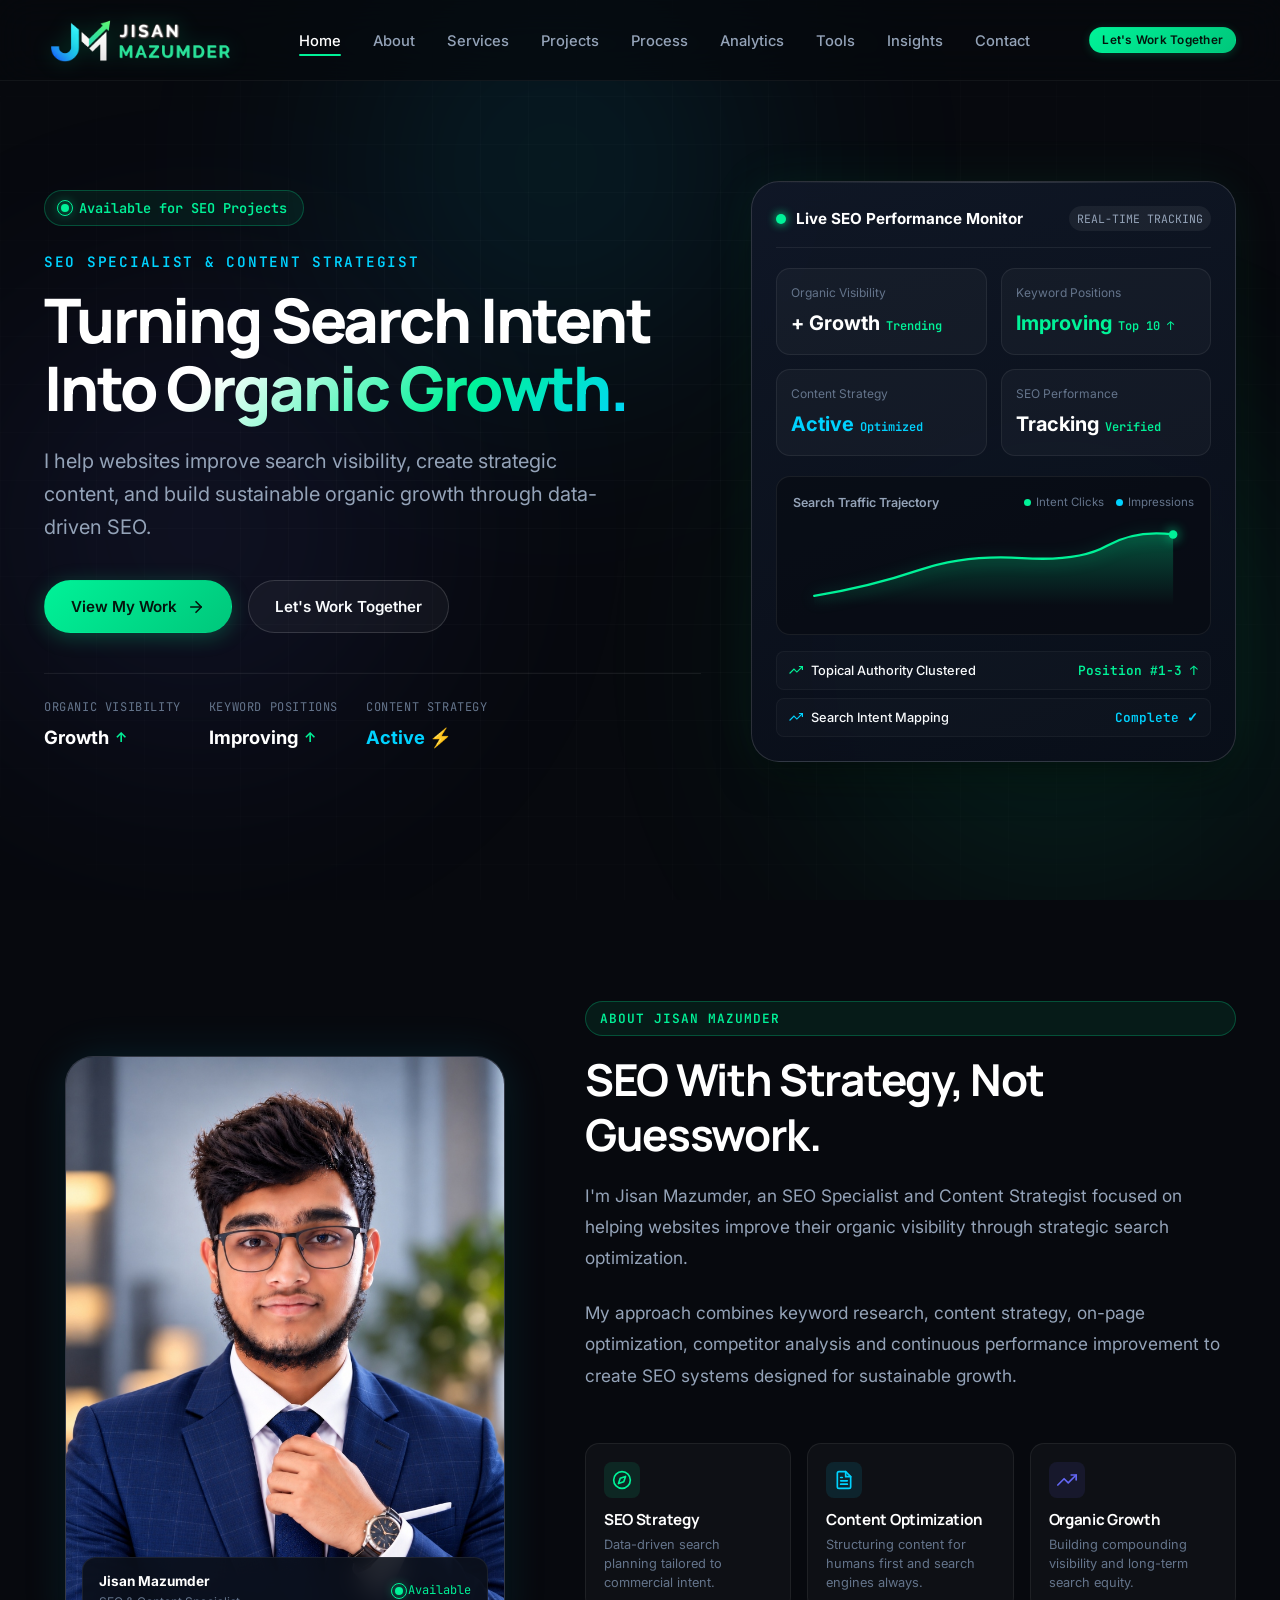
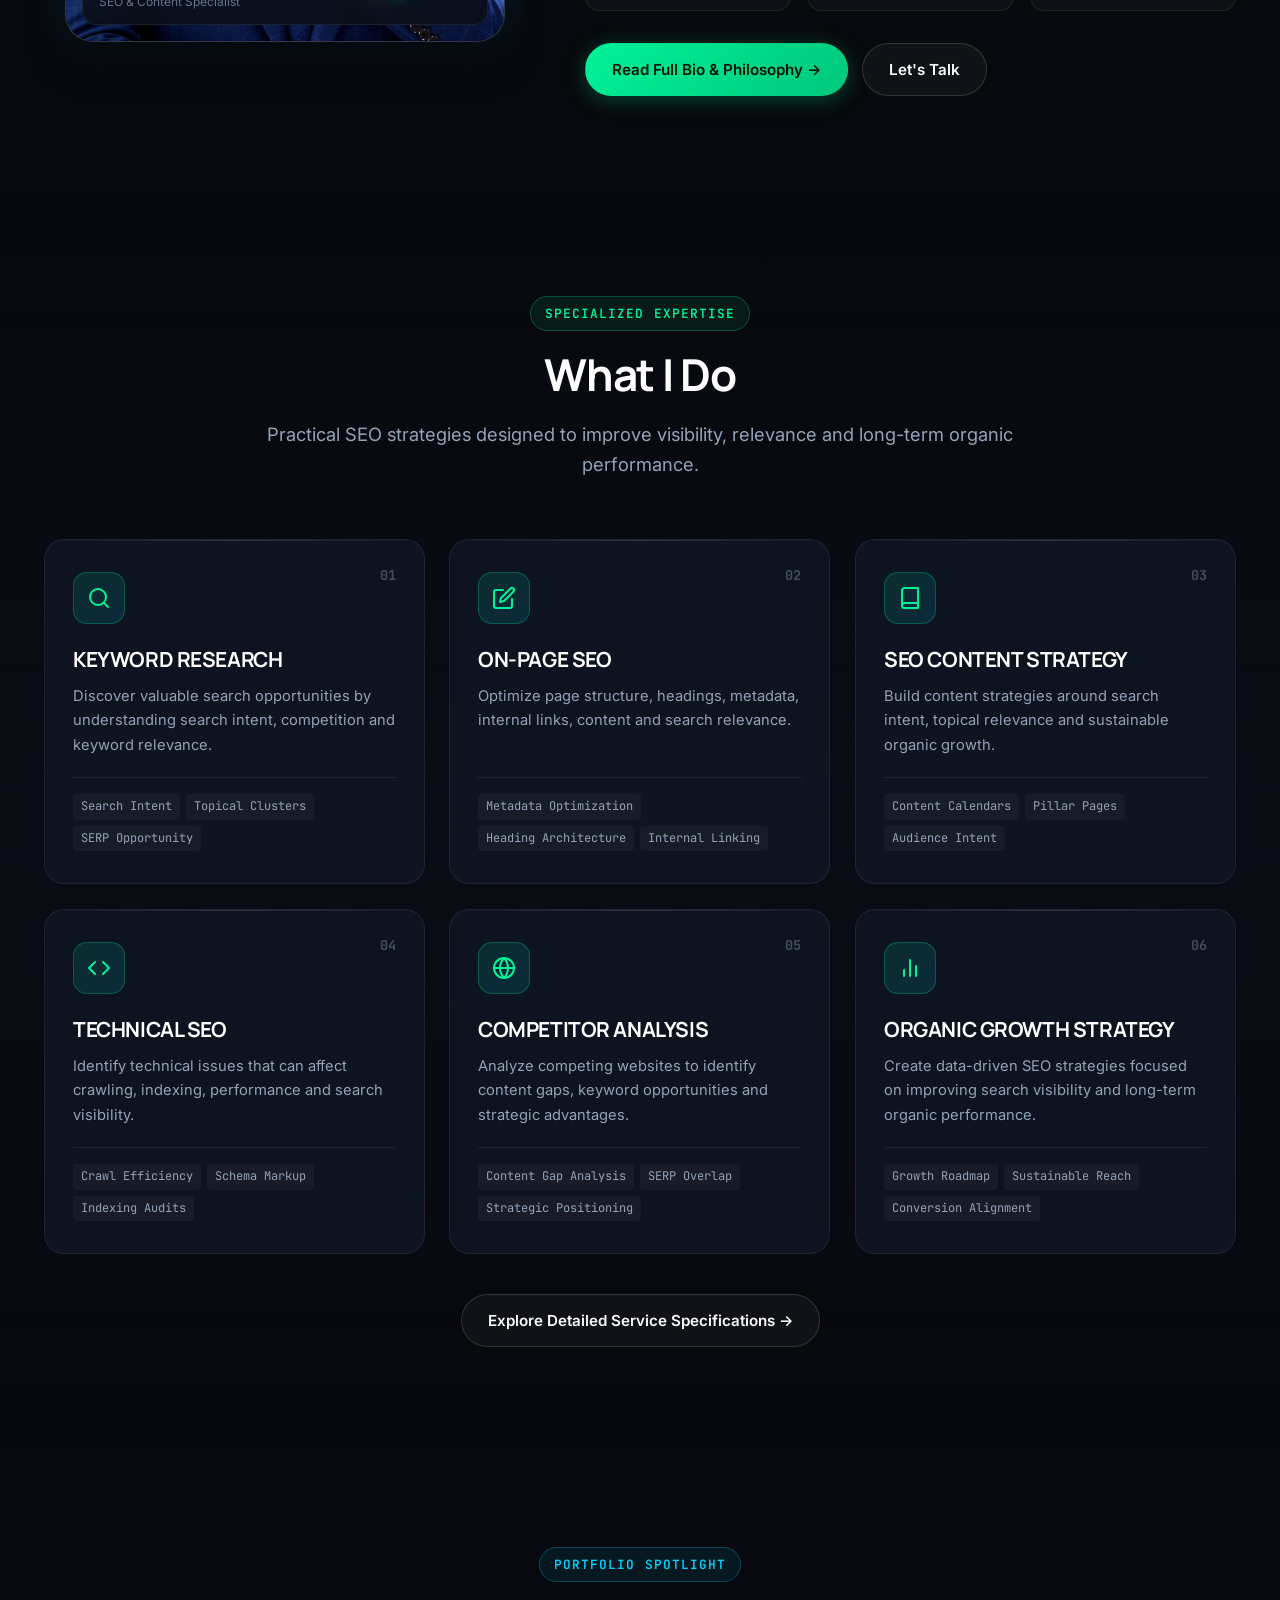
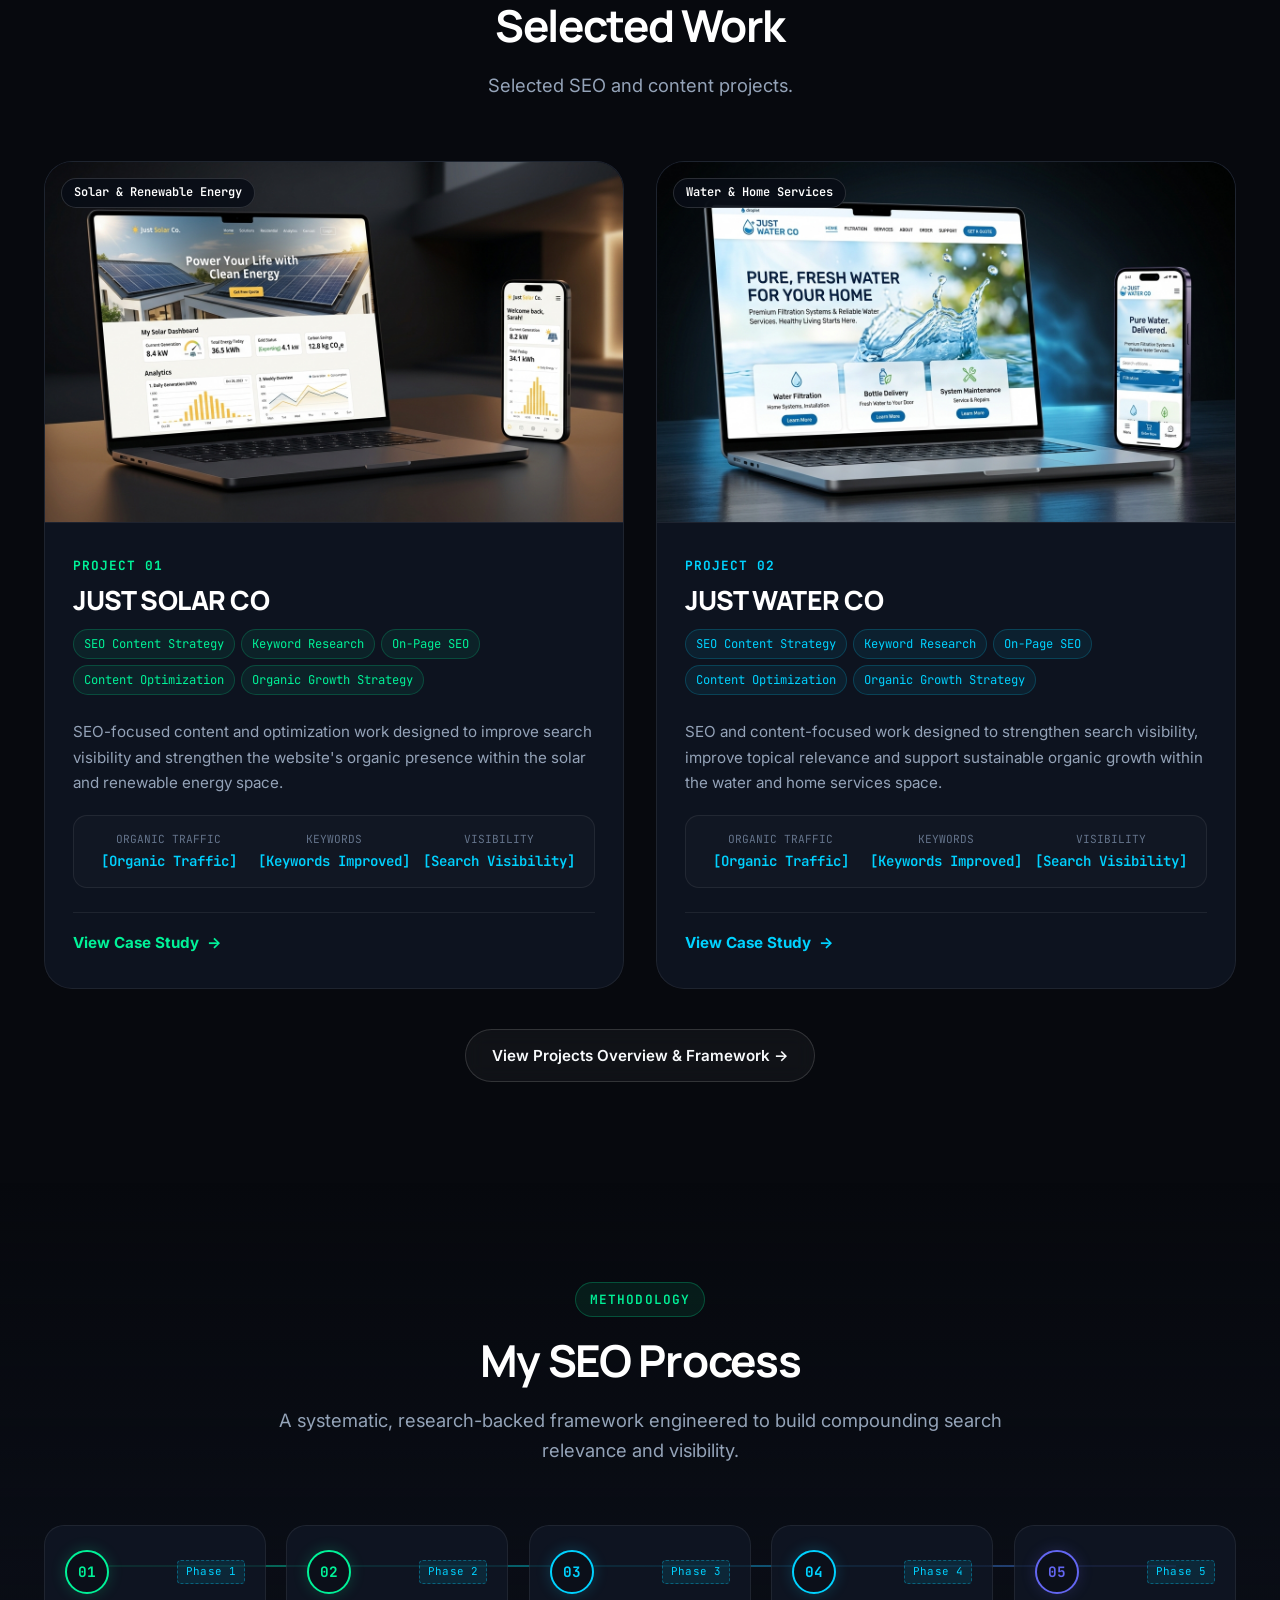
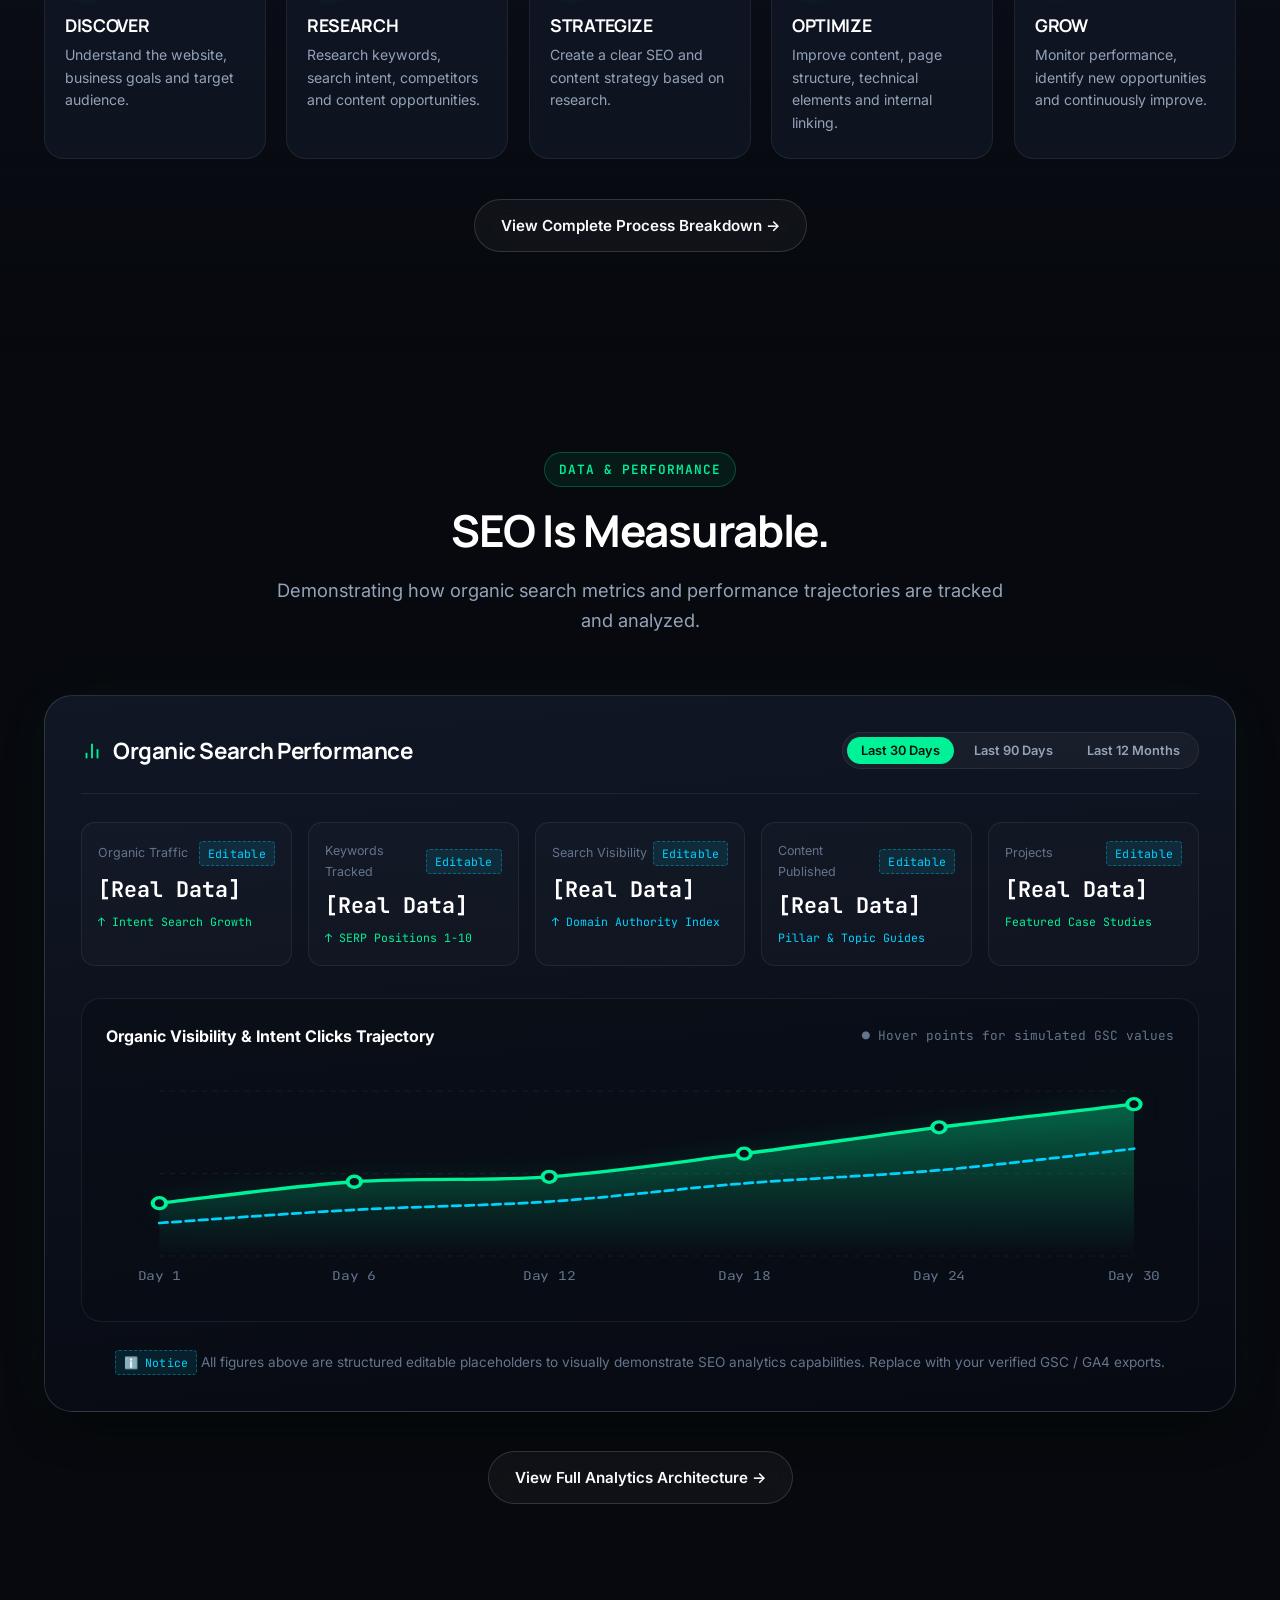
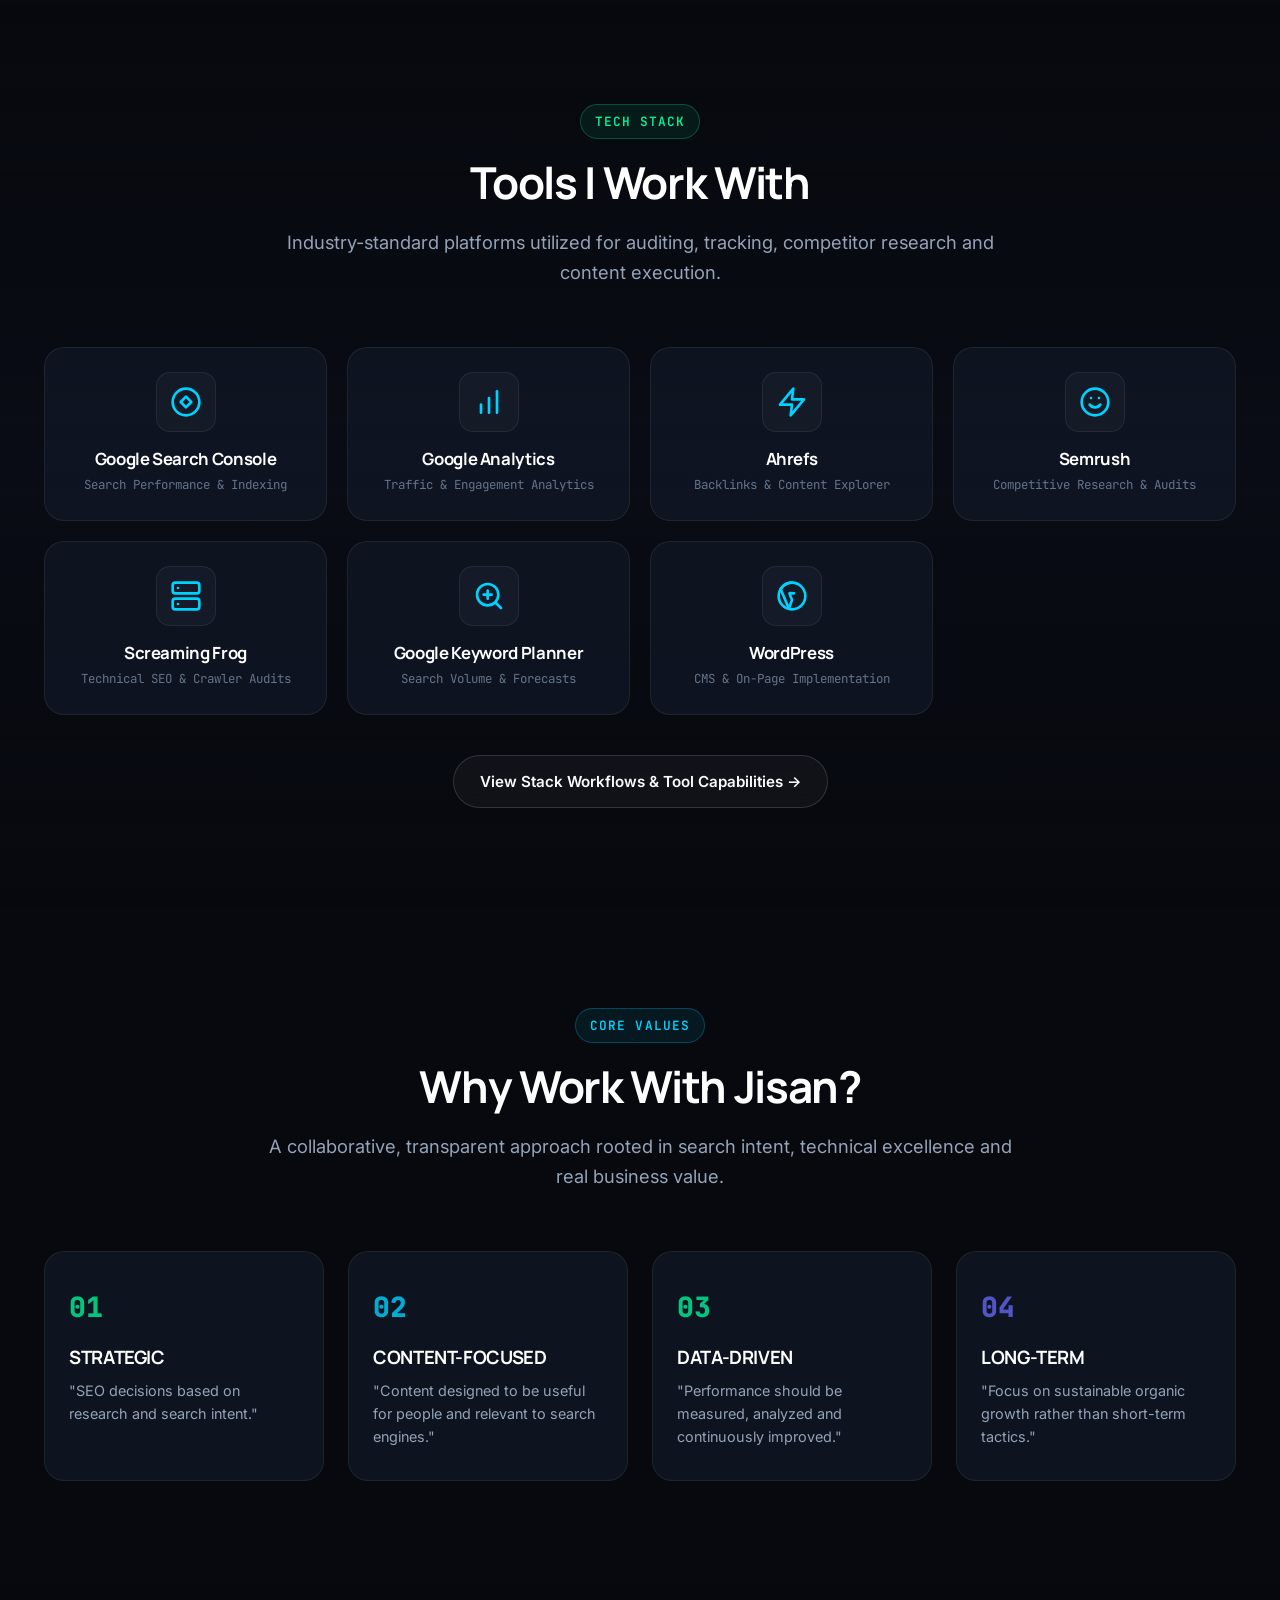
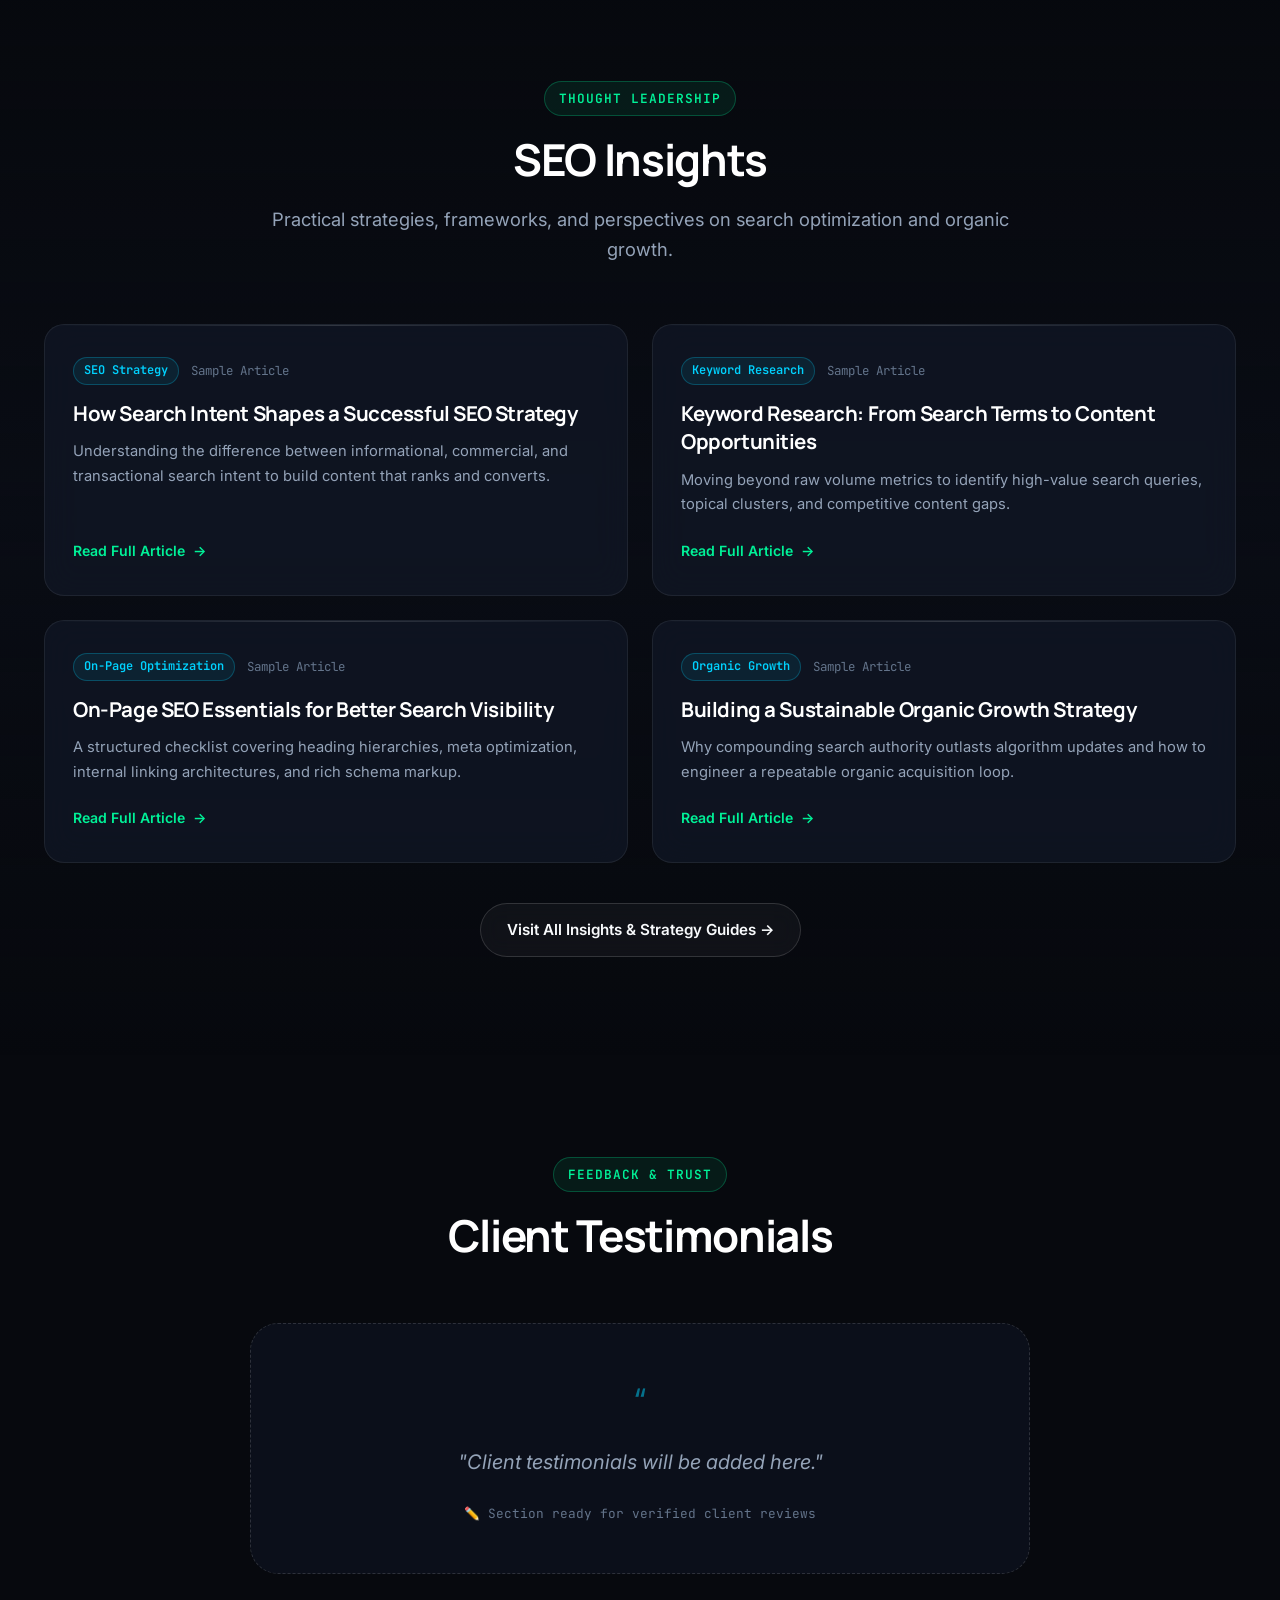
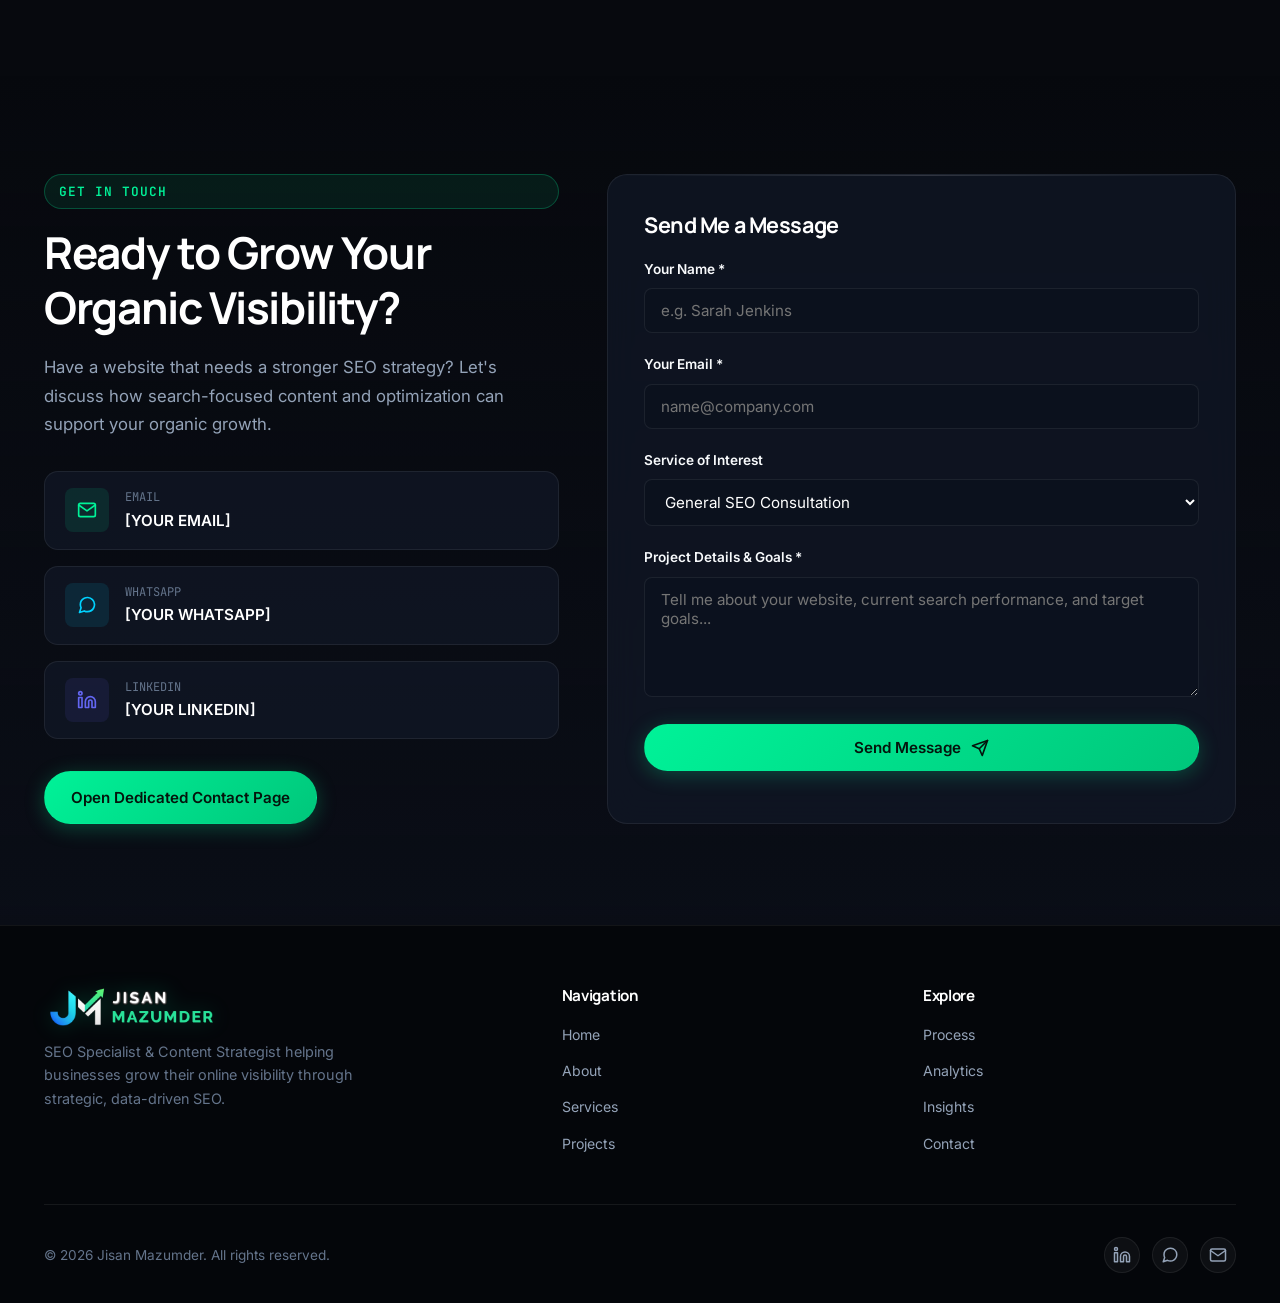
==== commit 248ef2b2: "Update footer description under logo across all pages" ====
--- a/index.html
+++ b/index.html
@@ -1,4 +1,4 @@
-﻿<!DOCTYPE html>
+<!DOCTYPE html>
 <html lang="en">
 <head>
   <meta charset="UTF-8">
@@ -12,18 +12,19 @@
   <meta name="keywords" content="Jisan Mazumder, SEO Specialist, Content Strategist, Organic Growth, Technical SEO, On-Page SEO, Keyword Research, Search Visibility">
   <meta name="author" content="Jisan Mazumder">
   <meta name="robots" content="index, follow">
-  <link rel="canonical" href="https://jisanmazumder.com/">
+  <meta name="google-site-verification" content="lybEHG8pIw86VarcWHKl4SY6aerJ1nMFl1O3a2qa80I">
+  <link rel="canonical" href="https://jisanmazumder.vercel.app/">
 
   <!-- Open Graph / Facebook -->
   <meta property="og:type" content="website">
-  <meta property="og:url" content="https://jisanmazumder.com/">
+  <meta property="og:url" content="https://jisanmazumder.vercel.app/">
   <meta property="og:title" content="Jisan Mazumder | SEO Specialist &amp; Content Strategist">
   <meta property="og:description" content="Turning search intent into sustainable organic growth. Strategic SEO, data-driven content, and technical optimization.">
   <meta property="og:image" content="assets/jisan-avatar.jpg">
 
   <!-- Twitter / X -->
   <meta property="twitter:card" content="summary_large_image">
-  <meta property="twitter:url" content="https://jisanmazumder.com/">
+  <meta property="twitter:url" content="https://jisanmazumder.vercel.app/">
   <meta property="twitter:title" content="Jisan Mazumder | SEO Specialist &amp; Content Strategist">
   <meta property="twitter:description" content="Turning search intent into sustainable organic growth. Strategic SEO, data-driven content, and technical optimization.">
   <meta property="twitter:image" content="assets/jisan-avatar.jpg">
@@ -32,9 +33,12 @@
   <meta name="theme-color" content="#07090e">
   <link rel="preconnect" href="https://fonts.googleapis.com">
   <link rel="preconnect" href="https://fonts.gstatic.com" crossorigin>
-    <link rel="icon" type="image/png" href="assets/favicon.png">
+  <link rel="icon" type="image/x-icon" href="favicon.ico">
+  <link rel="icon" type="image/png" sizes="48x48" href="assets/favicon-48x48.png">
+  <link rel="icon" type="image/png" sizes="96x96" href="assets/favicon-96x96.png">
+  <link rel="icon" type="image/png" sizes="192x192" href="assets/favicon-192x192.png">
   <link rel="icon" type="image/png" sizes="32x32" href="assets/favicon-32x32.png">
-  <link rel="apple-touch-icon" href="assets/favicon.png">
+  <link rel="apple-touch-icon" sizes="180x180" href="assets/apple-touch-icon.png">
   <link rel="shortcut icon" href="favicon.ico">
   <link rel="stylesheet" href="css/style.css">
 
@@ -45,11 +49,11 @@
     "@graph": [
       {
         "@type": "Person",
-        "@id": "https://jisanmazumder.com/#person",
+        "@id": "https://jisanmazumder.vercel.app/#person",
         "name": "Jisan Mazumder",
         "jobTitle": "SEO Specialist & Content Strategist",
         "description": "Jisan Mazumder is an SEO Specialist and Content Strategist focused on helping websites improve search visibility, create strategic content, and build sustainable organic growth.",
-        "url": "https://jisanmazumder.com/",
+        "url": "https://jisanmazumder.vercel.app/",
         "sameAs": [
           "https://www.linkedin.com/in/jisanmazumder"
         ],
@@ -65,11 +69,11 @@
       },
       {
         "@type": "WebSite",
-        "@id": "https://jisanmazumder.com/#website",
-        "url": "https://jisanmazumder.com/",
+        "@id": "https://jisanmazumder.vercel.app/#website",
+        "url": "https://jisanmazumder.vercel.app/",
         "name": "Jisan Mazumder - SEO Portfolio",
         "publisher": {
-          "@id": "https://jisanmazumder.com/#person"
+          "@id": "https://jisanmazumder.vercel.app/#person"
         }
       }
     ]
@@ -1134,8 +1138,7 @@
             <img src="assets/logo-nav-transparent.png" alt="Jisan Mazumder Logo" class="brand-logo-full" style="height: 40px;">
           </a>
           <p class="footer-brand-desc">
-            SEO Specialist · Content Strategist · Organic Growth.<br>
-            "Turning Search Intent Into Organic Growth."
+            SEO Specialist &amp; Content Strategist helping businesses grow their online visibility through strategic, data-driven SEO.
           </p>
         </div>
 
